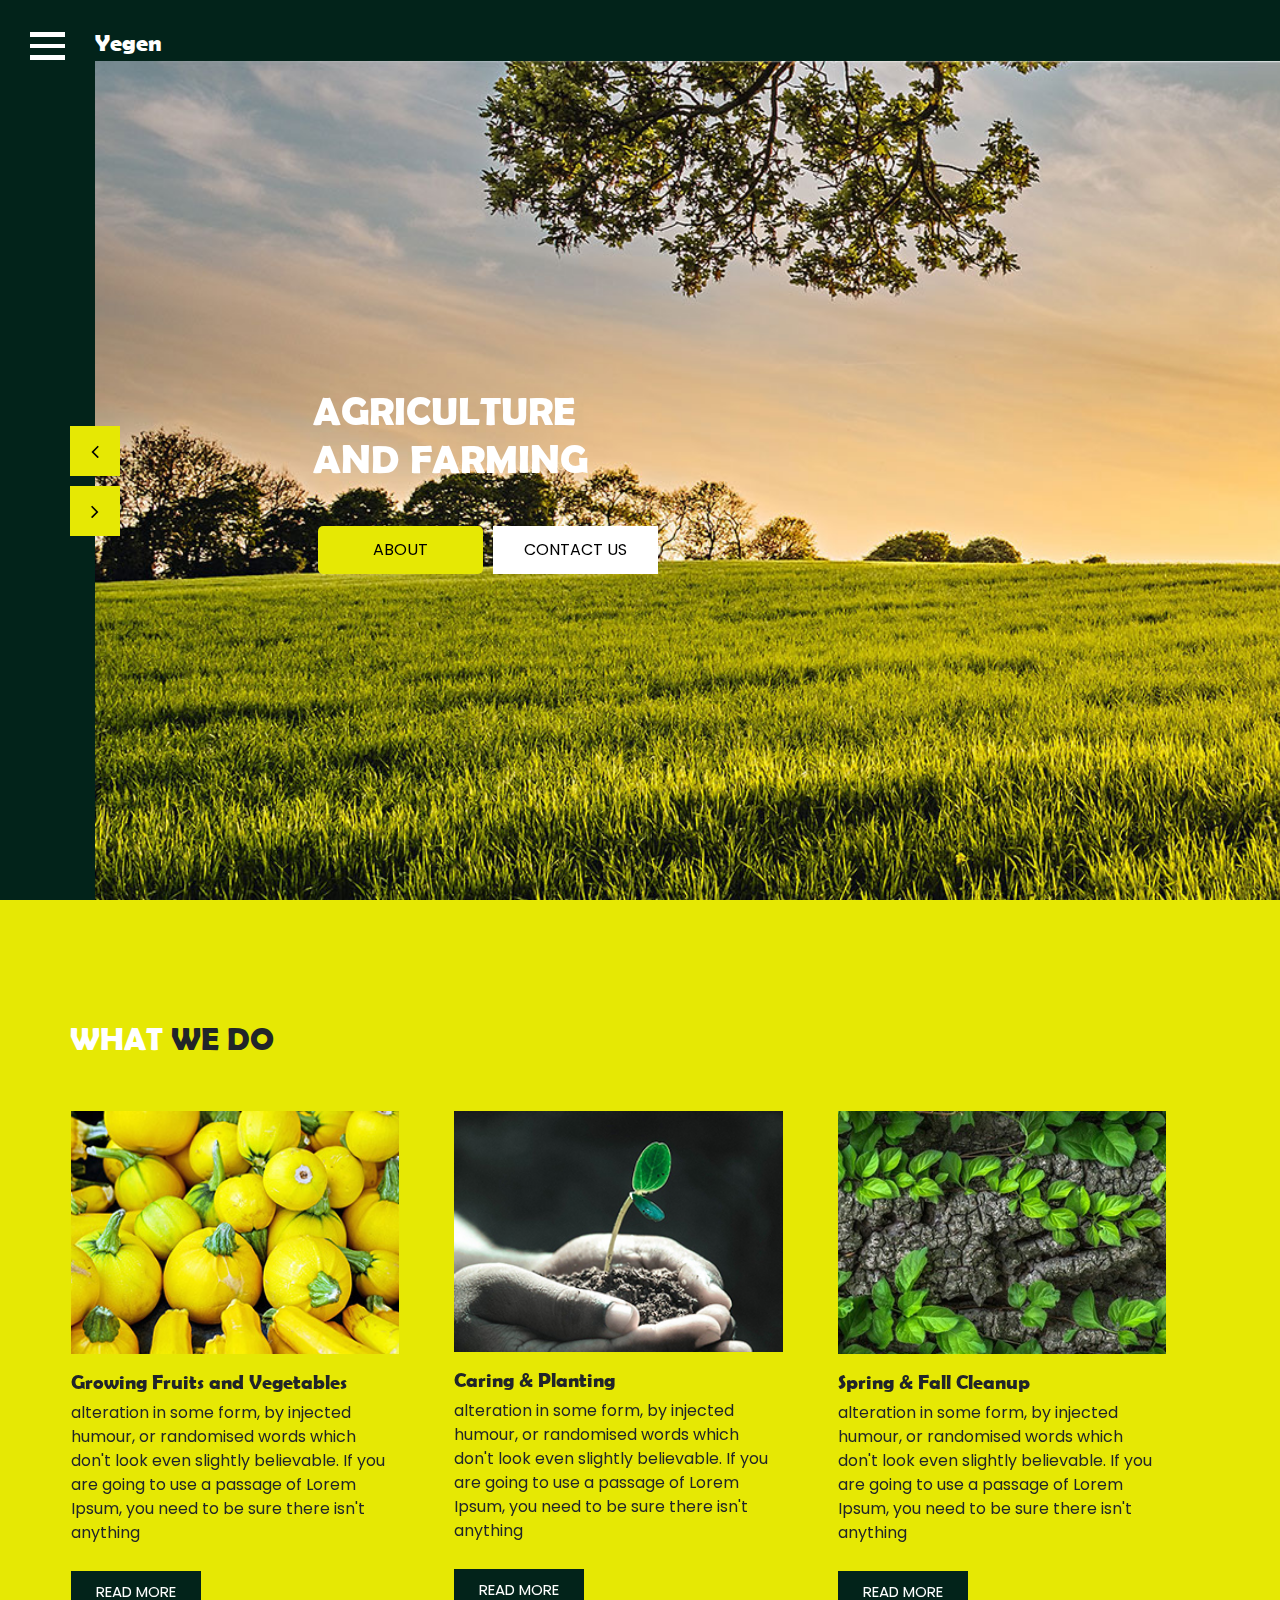
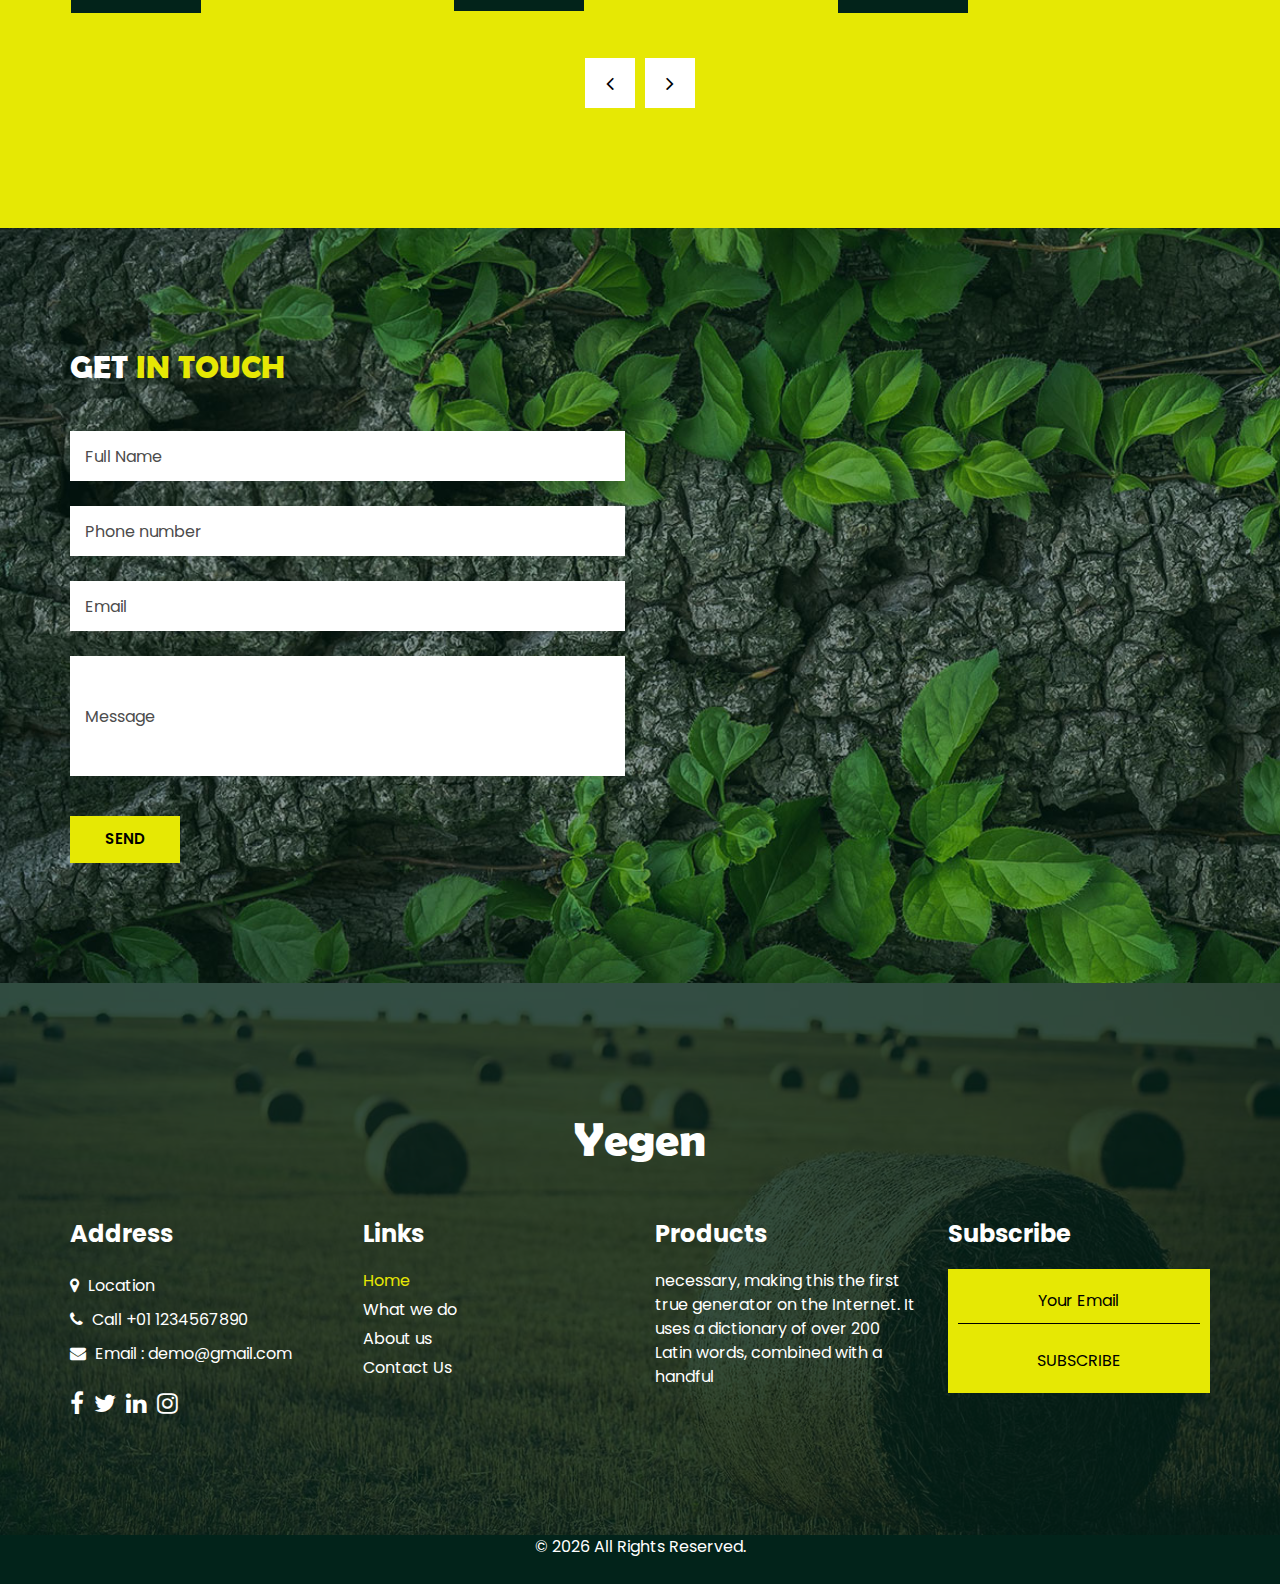
==== index.html @ b0591089 "first commit" ====
<!DOCTYPE html>
<html>

<head>
  <!-- Basic -->
  <meta charset="utf-8" />
  <meta http-equiv="X-UA-Compatible" content="IE=edge" />
  <!-- Mobile Metas -->
  <meta name="viewport" content="width=device-width, initial-scale=1, shrink-to-fit=no" />
  <!-- Site Metas -->
  <meta name="keywords" content="" />
  <meta name="description" content="" />
  <meta name="author" content="" />

  <title>Yegen</title>

  <!-- slider stylesheet -->
  <link rel="stylesheet" type="text/css" href="https://cdnjs.cloudflare.com/ajax/libs/OwlCarousel2/2.3.4/assets/owl.carousel.min.css" />

  <!-- bootstrap core css -->
  <link rel="stylesheet" type="text/css" href="css/bootstrap.css" />
  <!-- fonts awesome style -->
  <link href="css/font-awesome.min.css" rel="stylesheet" />
  <!-- fonts style -->
  <link href="https://fonts.googleapis.com/css?family=Open+Sans:400,,600,700|Poppins:400,500,700&display=swap" rel="stylesheet" />

  <!-- Custom styles for this template -->
  <link href="css/style.css" rel="stylesheet" />
  <!-- responsive style -->
  <link href="css/responsive.css" rel="stylesheet" />
</head>

<body>
  <div class="hero_area">
    <!-- header section strats -->
    <header class="header_section">
      <nav class="navbar navbar-expand-lg custom_nav-container">
        <div class="custom_menu-btn">
          <button onclick="openNav()">
            <span class="s-1"> </span>
            <span class="s-2"> </span>
            <span class="s-3"> </span>
          </button>
        </div>
        <div id="myNav" class="overlay">
          <div class="menu_btn-style ">
            <button onclick="closeNav()">
              <span class="s-1"> </span>
              <span class="s-2"> </span>
              <span class="s-3"> </span>
            </button>
          </div>
          <div class="overlay-content">
            <a class="active" href="index.html">
              Home
            </a>
            <a class="" href="service.html">
              What we do
            </a>
            <a class="" href="about us.html">
              About us
            </a>
            <!-- <a class="" href="testimonial.html">
              Testimonial
            </a> -->
            <!-- <a class="" href="blog.html">
              Blog
            </a> -->
            <a class="" href="contact.html">
              Contact Us
            </a>
          </div>
        </div>
        <a class="navbar-brand" href="index.html">
          <span>
            Yegen
          </span>
        </a>
        <div class="user_option">
          <!-- <form class="form-inline">
            <button class="btn  nav_search-btn" type="submit">
              <i class="fa fa-search" aria-hidden="true"></i>
            </button>
          </form> -->
          <!-- <a href="">
            <i class="fa fa-user" aria-hidden="true"></i>
          </a> -->
        </div>
      </nav>
    </header>
    <!-- end header section -->
    <!-- slider section -->
    <section class="slider_section position-relative">
      <a class="navbar-brand" href="index.html">
        <span>
          Yegen
        </span>
      </a>
      <div class="box">
        <div id="customCarousel1" class="carousel slide" data-ride="carousel">
          <div class="carousel-inner">
            <div class="carousel-item active">
              <div class="row">
                <div class="col-lg-10 ml-auto">
                  <div class="detail-box">
                    <h1>
                      Agriculture <br />
                      And Farming
                    </h1>
                    <div class="btn-box">
                      <a href="about us.html" class="btn-1">
                        About
                      </a>
                      <a href="contact.html" class="btn-2">
                        Contact us
                      </a>
                    </div>
                  </div>
                </div>
              </div>
            </div>
            <div class="carousel-item">
              <div class="row">
                <div class="col-lg-10 ml-auto">
                  <div class="detail-box">
                    <h1>
                      Organic products <br />
                      From the farm
                    </h1>
                    <!-- <div class="btn-box">
                      <a href="" class="btn-1">
                        About
                      </a>
                      <a href="" class="btn-2">
                        Contact us
                      </a>
                    </div> -->
                  </div>
                </div>
              </div>
            </div>
            <div class="carousel-item">
              <div class="row">
                <div class="col-lg-10 ml-auto">
                  <div class="detail-box">
                    <h1>
                      Agriculture <br />
                      And Farming
                    </h1>
                    <div class="btn-box">
                      <a href="" class="btn-1">
                        About
                      </a>
                      <a href="" class="btn-2">
                        Contact us
                      </a>
                    </div>
                  </div>
                </div>
              </div>
            </div>
          </div>
          <div class="carousel_btn-box">
            <a class="carousel-control-prev" href="#customCarousel1" role="button" data-slide="prev">
              <i class="fa fa-angle-left" aria-hidden="true"></i>
              <span class="sr-only">Previous</span>
            </a>
            <a class="carousel-control-next" href="#customCarousel1" role="button" data-slide="next">
              <i class="fa fa-angle-right" aria-hidden="true"></i>
              <span class="sr-only">Next</span>
            </a>
          </div>
        </div>
      </div>
    </section>
    <!-- end slider section -->
  </div>

  <!-- we do section -->

  <section class="wedo_section layout_padding section_pr">
    <div class="container">
      <div class="heading_container">
        <h2><span>What</span> We do</h2>
      </div>
      <div class="carousel-wrap ">
        <div class="owl-carousel wedo_owl_carousel">
          <div class="item">
            <div class="box">
              <div class="img-box">
                <img src="images/wedo-img1.jpg" alt="" />
              </div>
              <div class="detail-box">
                <h5>
                  Growing Fruits and Vegetables
                </h5>
                <p>
                  alteration in some form, by injected humour, or randomised words which don't look even slightly believable. If you are going to use a passage of Lorem Ipsum, you need to be sure there isn't anything
                </p>
                <a href="">
                  Read More
                </a>
              </div>
            </div>
          </div>
          <div class="item">
            <div class="box ">
              <div class="img-box">
                <img src="images/wedo-img2.jpg" alt="" />
              </div>
              <div class="detail-box">
                <h5>
                  Caring & Planting
                </h5>
                <p>
                  alteration in some form, by injected humour, or randomised words which don't look even slightly believable. If you are going to use a passage of Lorem Ipsum, you need to be sure there isn't anything
                </p>
                <a href="">
                  Read More
                </a>
              </div>
            </div>
          </div>
          <div class="item">
            <div class="box ">
              <div class="img-box">
                <img src="images/wedo-img3.jpg" alt="" />
              </div>
              <div class="detail-box">
                <h5>
                  Spring & Fall Cleanup
                </h5>
                <p>
                  alteration in some form, by injected humour, or randomised words which don't look even slightly believable. If you are going to use a passage of Lorem Ipsum, you need to be sure there isn't anything
                </p>
                <a href="">
                  Read More
                </a>
              </div>
            </div>
          </div>
        </div>
      </div>
    </div>
  </section>

  <!-- end we do section -->

  <!-- choose section -->

  <!-- <section class="choose_section layout_padding section_pl ">
    <div class="container py_mobile_45">
      <div class="heading_container heading_center">
        <h2>Why <span>choose us</span></h2>
      </div>
      <div class="row">
        <div class="col-md-4">
          <div class="box ">
            <div class="box_content">
              <div class="img-box">
                <svg height="512" viewBox="0 0 64 64" width="512" xmlns="http://www.w3.org/2000/svg">
                  <g id="Agronomy">
                    <path d="m34.27 38.65a4.334 4.334 0 0 1 -1.27-.51v1.7a10.317 10.317 0 0 1 1.27-1.19z" />
                    <path d="m31 30.51v-1.7a4.334 4.334 0 0 1 -1.27.51 9.605 9.605 0 0 1 1.27 1.19z" />
                    <path d="m33 30.51a9.605 9.605 0 0 1 1.27-1.19 4.334 4.334 0 0 1 -1.27-.51z" />
                    <path d="m31 38.14a4.334 4.334 0 0 1 -1.27.51 10.317 10.317 0 0 1 1.27 1.19z" />
                    <path d="m35 15.83c0-1.92-1.83-3.81-3-4.75-1 .81-3 2.69-3 4.75 0 2.71 1.37 5 3 5s3-2.29 3-5z" />
                    <path d="m28.14 21.27c-1.69-1.18-4.37-.62-5.61-.27.09 1.29.48 4 2.17 5.18a6.717 6.717 0 0 0 3.59 1.3 2.616 2.616 0 0 0 2.22-.89 2.575 2.575 0 0 0 .07-2.38 6.694 6.694 0 0 0 -2.44-2.94z" />
                    <path d="m35.86 21.27a6.694 6.694 0 0 0 -2.44 2.94 2.575 2.575 0 0 0 .07 2.38 2.616 2.616 0 0 0 2.22.89 6.717 6.717 0 0 0 3.59-1.3c1.58-1.1 2.07-3.68 2.18-5.18-1.24-.35-3.93-.91-5.62.27z" />
                    <path d="m24.7 35.52a6.784 6.784 0 0 0 3.59 1.29 2.615 2.615 0 0 0 2.22-.88 2.6 2.6 0 0 0 .07-2.39 6.694 6.694 0 0 0 -2.44-2.94c-1.69-1.18-4.37-.62-5.61-.26.09 1.28.48 3.99 2.17 5.18z" />
                    <path d="m33.49 35.93a2.615 2.615 0 0 0 2.22.88 6.784 6.784 0 0 0 3.59-1.29c1.69-1.19 2.08-3.9 2.17-5.18-1.24-.36-3.92-.92-5.61.26a6.694 6.694 0 0 0 -2.44 2.94 2.6 2.6 0 0 0 .07 2.39z" />
                    <path d="m24.7 44.85a6.619 6.619 0 0 0 3.59 1.29 2.587 2.587 0 0 0 2.22-.88 2.6 2.6 0 0 0 .07-2.39 6.749 6.749 0 0 0 -2.44-2.94c-1.58-1.1-4.17-.68-5.61-.27.09 1.29.48 4.01 2.17 5.19z" />
                    <path d="m35.71 46.14a6.619 6.619 0 0 0 3.59-1.29c1.58-1.11 2.07-3.68 2.18-5.18-1.24-.35-3.93-.92-5.62.26a6.749 6.749 0 0 0 -2.44 2.94 2.173 2.173 0 0 0 2.29 3.27z" />
                    <path d="m6 32a26.025 26.025 0 0 1 25.191-25.979 3 3 0 0 0 2.809 1.979.984.984 0 0 0 .242-.03l8-2a1 1 0 0 0 0-1.94l-8-2a.984.984 0 0 0 -.242-.03 2.994 2.994 0 0 0 -2.822 2.021 27.993 27.993 0 0 0 -16.778 49.756l1.258-1.554a25.912 25.912 0 0 1 -9.658-20.223z" />
                    <path d="m19.481 54.792c-.653-.359-1.3-.753-1.924-1.171a1 1 0 1 0 -1.114 1.662c.673.45 1.371.875 2.076 1.262a.989.989 0 0 0 .48.123 1 1 0 0 0 .482-1.876z" />
                    <path d="m49.631 10.244-1.262 1.556a26 26 0 0 1 -15.56 46.183 3 3 0 0 0 -2.809-1.983.984.984 0 0 0 -.242.03l-8 2a1 1 0 0 0 0 1.94l8 2a.984.984 0 0 0 .242.03 2.994 2.994 0 0 0 2.822-2.021 28 28 0 0 0 16.809-49.735z" />
                    <path d="m44.519 9.208c.653.359 1.3.753 1.924 1.171a1 1 0 0 0 1.114-1.662c-.673-.45-1.371-.875-2.076-1.262a1 1 0 0 0 -.962 1.753z" />
                    <path d="m31 47h2v7h-2z" />
                  </g>
                </svg>
              </div>
              <div class="detail-box">
                <h5>
                  Excellent Service
                </h5>
                <p>
                  Necessary, making this the first true generator on the Internet. It uses a dictionary of over 200 Latin words, combined with a handful
                </p>
              </div>
            </div>
            <div class="btn-box">
              <a href="">
                Read More
              </a>
            </div>
          </div>
        </div>
        <div class="col-md-4">
          <div class="box ">
            <div class="box_content">
              <div class="img-box">
                <svg id="Layer_3" enable-background="new 0 0 64 64" height="512" viewBox="0 0 64 64" width="512" xmlns="http://www.w3.org/2000/svg">
                  <path d="m60.351 61-2.699-2.159c-2.021-1.617-4.273-2.901-6.652-3.864v-2.057c3.387-.488 6-3.401 6-6.92v-10c0-.553-.448-1-1-1-1.958 0-3.728.81-5 2.111v-4.19c3.387-.488 6-3.401 6-6.92v-6c0-.552-.448-1-1-1-1.958 0-3.728.81-5 2.11v-4.19c3.387-.488 6-3.401 6-6.92v-2.001c0-.552-.448-1-1-1-2.548 0-4.775 1.373-6 3.413-1.225-2.04-3.452-3.413-6-3.413-.552 0-1 .448-1 1v2c0 3.519 2.613 6.432 6 6.92v4.19c-1.272-1.3-3.042-2.11-5-2.11-.552 0-1 .448-1 1v6c0 3.519 2.613 6.432 6 6.92v4.19c-1.272-1.3-3.042-2.11-5-2.11-.552 0-1 .447-1 1v10c0 3.519 2.613 6.432 6 6.92v1.338c-2.578-.813-5.274-1.258-8-1.258-1.5 0-3.008.135-4.49.388-1.157-.2-2.331-.301-3.51-.346v-6.122c3.387-.488 6-3.401 6-6.92v-10c0-.552-.448-1-1-1-1.958 0-3.728.81-5 2.11v-4.19c3.387-.488 6-3.401 6-6.92v-6c0-.552-.448-1-1-1-1.958 0-3.728.81-5 2.11v-4.19c3.387-.488 6-3.401 6-6.92v-2c0-.552-.448-1-1-1-2.548 0-4.775 1.373-6 3.413-1.225-2.04-3.452-3.413-6-3.413-.552 0-1 .448-1 1v2c0 3.519 2.613 6.432 6 6.92v4.19c-1.272-1.3-3.042-2.11-5-2.11-.552 0-1 .448-1 1v6c0 3.519 2.613 6.432 6 6.92v4.19c-1.272-1.3-3.042-2.11-5-2.11-.552 0-1 .448-1 1v10c0 3.519 2.613 6.432 6 6.92v6.123c-1.179.045-2.353.146-3.51.346-1.482-.254-2.99-.389-4.49-.389-2.726 0-5.422.445-8 1.258v-1.338c3.387-.488 6-3.401 6-6.92v-10c0-.553-.448-1-1-1-1.958 0-3.728.81-5 2.111v-4.19c3.387-.488 6-3.401 6-6.92v-6c0-.552-.448-1-1-1-1.958 0-3.728.81-5 2.11v-4.19c3.387-.488 6-3.401 6-6.92v-2.001c0-.552-.448-1-1-1-2.548 0-4.775 1.373-6 3.413-1.225-2.04-3.452-3.413-6-3.413-.552 0-1 .448-1 1v2c0 3.519 2.613 6.432 6 6.92v4.19c-1.272-1.3-3.042-2.11-5-2.11-.552 0-1 .448-1 1v6c0 3.519 2.613 6.432 6 6.92v4.19c-1.272-1.3-3.042-2.11-5-2.11-.552 0-1 .447-1 1v10c0 3.519 2.613 6.432 6 6.92v2.057c-2.379.963-4.631 2.247-6.652 3.864l-2.699 2.159h-2.649v2h62v-2zm-5.351-23.899v8.899c0 2.415-1.721 4.435-4 4.899v-8.899c0-2.415 1.721-4.435 4-4.899zm0-16v4.899c0 2.415-1.721 4.435-4 4.899v-4.899c0-2.415 1.721-4.435 4-4.899zm0-12v.899c0 2.415-1.721 4.435-4 4.899v-.899c0-2.415 1.721-4.435 4-4.899zm-10 .899v-.899c2.279.464 4 2.485 4 4.899v.899c-2.279-.464-4-2.484-4-4.899zm0 16v-4.899c2.279.464 4 2.485 4 4.899v4.899c-2.279-.464-4-2.484-4-4.899zm0 20v-8.899c2.279.465 4 2.484 4 4.899v8.899c-2.279-.464-4-2.484-4-4.899zm-26-8.899v8.899c0 2.415-1.721 4.435-4 4.899v-8.899c0-2.415 1.721-4.435 4-4.899zm0-16v4.899c0 2.415-1.721 4.435-4 4.899v-4.899c0-2.415 1.721-4.435 4-4.899zm0-12v.899c0 2.415-1.721 4.435-4 4.899v-.899c0-2.415 1.721-4.435 4-4.899zm-10 .899v-.899c2.279.464 4 2.485 4 4.899v.899c-2.279-.464-4-2.484-4-4.899zm0 16v-4.899c2.279.464 4 2.485 4 4.899v4.899c-2.279-.464-4-2.484-4-4.899zm0 20v-8.899c2.279.465 4 2.484 4 4.899v8.899c-2.279-.464-4-2.484-4-4.899zm47.403 14.403.746.597h-5.798l-2.699-2.159c-1.97-1.576-4.159-2.836-6.471-3.792 5.144.264 10.181 2.121 14.222 5.354zm-24.403-5.403c5.578 0 11.048 1.919 15.403 5.403l.746.597h-32.298l.746-.597c4.355-3.484 9.825-5.403 15.403-5.403zm5-23.899v8.899c0 2.415-1.721 4.435-4 4.899v-8.899c0-2.415 1.721-4.435 4-4.899zm0-16v4.899c0 2.415-1.721 4.435-4 4.899v-4.899c0-2.415 1.721-4.435 4-4.899zm0-12v.899c0 2.415-1.721 4.435-4 4.899v-.899c0-2.415 1.721-4.435 4-4.899zm-10 .899v-.899c2.279.464 4 2.484 4 4.899v.899c-2.279-.464-4-2.484-4-4.899zm0 16v-4.899c2.279.464 4 2.485 4 4.899v4.899c-2.279-.464-4-2.484-4-4.899zm0 20v-8.899c2.279.464 4 2.484 4 4.899v8.899c-2.279-.464-4-2.484-4-4.899zm-19.403 20.403c4.041-3.233 9.078-5.09 14.222-5.354-2.312.955-4.501 2.215-6.471 3.791l-2.699 2.16h-5.798z" />
                </svg>
              </div>
              <div class="detail-box">
                <h5>
                  Clean Working
                </h5>
                <p>
                  Necessary, making this the first true generator on the Internet. It uses a dictionary of over 200 Latin words, combined with a handful
                </p>
              </div>
            </div>
            <div class="btn-box">
              <a href="">
                Read More
              </a>
            </div>
          </div>
        </div>
        <div class="col-md-4">
          <div class="box ">
            <div class="box_content">
              <div class="img-box">
                <svg version="1.1" id="Capa_1" xmlns="http://www.w3.org/2000/svg" xmlns:xlink="http://www.w3.org/1999/xlink" x="0px" y="0px" viewBox="0 0 512 512" style="enable-background:new 0 0 512 512;" xml:space="preserve">
                  <g>
                    <g>
                      <path d="M508.88,219.58c-0.416-2.278-1.609-4.342-3.378-5.838c-16.56-14.009-19.356-29.456-21.603-41.867l-0.294-1.617
                   c-0.776-4.236-4.178-7.5-8.442-8.1c-1.472-0.207-3.03-0.313-4.631-0.313c-9.517,0-22.925,4.01-31.426,12.967
                   c-1.45,1.529-2.381,3.477-2.659,5.566c-0.715,5.374-1.083,10.292-1.407,14.631c-1.225,16.351-2.308,18.085-7.289,19.661
                   c-3.122,0.988-5.562,3.441-6.533,6.567c-4.691,15.102-10.916,29.554-18.45,43.189c-3.721-7.104-7.833-13.494-11.66-19.44
                   c-9.36-14.542-16.754-26.03-14.228-40.267c8.186-46.144,4.031-80.904-12.353-103.316c-9.124-12.481-22.122-20.99-37.918-24.965
                   c3.144-24.532,20.192-35.654,29.629-38.183c5.335-1.429,8.501-6.913,7.071-12.248c-1.43-5.334-6.914-8.503-12.247-7.071
                   c-19.485,5.221-40.298,24.388-44.273,55.002c-15.96-0.045-30.455,4.829-42.383,14.359c-21.796,17.415-34.965,49.777-39.142,96.185
                   c-1.257,13.965-10.291,22.113-22.796,33.388c-10.207,9.204-21.577,19.48-30.685,35.015c-11.345-4.62-23.515-7.617-36.223-8.702
                   c3.602-23.552,20.167-34.306,29.421-36.785c5.335-1.429,8.501-6.913,7.071-12.247c-1.43-5.335-6.914-8.503-12.247-7.071
                   c-5.025,1.346-10.136,3.631-15.027,6.789c-2.275-11.229-7.779-21.761-16.113-30.094c-11.166-11.166-26.013-17.315-41.805-17.315
                   c-5.169,0-10.317,0.675-15.302,2.005c-3.457,0.923-6.158,3.624-7.081,7.081c-5.433,20.346,0.433,42.228,15.309,57.107
                   c10.351,10.351,23.87,16.381,38.37,17.208c-1.264,4.138-2.204,8.542-2.75,13.212C50.957,248.915,0,302.899,0,368.563
                   c0,68.839,56.005,124.844,124.843,124.844c25.584,0,49.954-7.604,70.817-22.028c3.286,1.442,6.583,2.83,9.895,4.136
                   c30.096,11.871,60.512,17.891,90.401,17.891c48.076,0,92.696-15.708,129.036-45.427c37.983-31.063,65.977-77.026,80.953-132.92
                   C510.832,296.829,515.143,253.875,508.88,219.58z M215.863,232.724c13.451-12.13,27.36-24.673,29.321-46.448
                   c3.669-40.765,14.336-68.473,31.707-82.352c10.312-8.239,23.058-11.416,37.888-9.434c14.646,1.955,25.952,8.252,33.603,18.718
                   c13.04,17.838,16.003,47.452,8.805,88.018c-3.897,21.961,6.779,38.546,17.103,54.586c5.786,8.989,11.742,18.258,15.792,29.046
                   c-33.703,48.67-84.844,84.163-141.117,97.16c0.48-4.462,0.724-8.957,0.724-13.455c0-45.109-24.051-84.706-60.001-106.647
                   C197.17,249.602,206.644,241.038,215.863,232.724z M93.926,199.51c-8.401-8.402-12.459-20.183-11.233-31.831
                   c1.382-0.146,2.771-0.221,4.165-0.221c10.449,0,20.274,4.069,27.662,11.457c8.402,8.402,12.461,20.184,11.234,31.831
                   c-1.381,0.146-2.771,0.22-4.162,0.22h-0.002C111.138,210.967,101.314,206.898,93.926,199.51z M124.843,473.407
                   c-57.811,0-104.843-47.032-104.843-104.844s47.032-104.844,104.843-104.844c57.812,0,104.845,47.032,104.845,104.844
                   c0,5.764-0.471,11.518-1.402,17.179c-6.433,0.83-12.91,1.357-19.417,1.579c1.37-6.133,2.086-12.4,2.086-18.758
                   c0-11.262-2.167-22.256-6.44-32.675c-2.095-5.108-7.934-7.554-13.047-5.457c-5.109,2.096-7.553,7.937-5.457,13.047
                   c3.281,7.999,4.944,16.438,4.944,25.085c0,6.288-0.891,12.465-2.633,18.446c-14.312-0.921-28.645-3.286-42.767-7.07
                   c-2.876-0.771-5.948-0.219-8.377,1.505c-8.888,6.31-17.846,14.247-23.158,29.465c-1.369,3.922-0.171,8.282,3.01,10.954
                   c18.37,15.431,37.563,28.512,57.333,39.131C159.23,469.145,142.38,473.407,124.843,473.407z M486.627,309.884
                   c-27.437,102.393-98.715,163.523-190.67,163.523c-53.682,0-110.347-22.009-160.292-62.119c2.647-4.752,5.92-8.023,9.437-10.815
                   c18.778,4.633,37.874,6.979,56.837,6.979c53.669,0,105.418-18.289,149.652-52.89c22.489-17.591,41.98-38.788,57.593-62.292
                   c0.186-0.252,0.361-0.512,0.522-0.78c12.325-18.699,22.197-38.846,29.159-59.796c14.015-7.052,15.084-21.336,16.121-35.192
                   c0.237-3.167,0.48-6.415,0.851-9.842c2.66-1.926,6.185-3.451,9.719-4.235c2.665,12.715,7.847,29.036,24.222,44.107
                   C494.411,255.994,491.047,293.387,486.627,309.884z" />
                    </g>
                  </g>
                  <g>
                    <g>
                      <path d="M322.502,115.069c-5.09-2.132-10.953,0.263-13.089,5.356s0.261,10.953,5.355,13.089
                   c7.275,3.05,11.292,25.001,4.894,61.054c-0.965,5.438,2.661,10.629,8.1,11.594c0.591,0.105,1.179,0.156,1.759,0.156
                   c4.757,0,8.975-3.408,9.835-8.254C345.078,165.824,346.798,125.255,322.502,115.069z" />
                    </g>
                  </g>
                  <g>
                    <g>
                      <path d="M388.602,401.291c-3.313-4.419-9.592-5.306-14.01-1.991c-0.004,0.002-0.047,0.034-0.05,0.036
                   c-4.454,3.261-5.403,9.501-2.146,13.957c1.955,2.674,4.997,4.089,8.08,4.089c2.054,0,4.127-0.628,5.909-1.93l0.229-0.169
                   C391.032,411.969,391.916,405.71,388.602,401.291z" />
                    </g>
                  </g>
                  <g>
                    <g>
                      <path d="M365.653,417.462c-2.517-4.916-8.541-6.863-13.458-4.348c-34.227,17.508-63.104,16.815-63.53,16.796
                   c-5.497-0.191-10.141,4.093-10.357,9.603c-0.216,5.518,4.082,10.167,9.601,10.383c0.153,0.006,0.691,0.024,1.584,0.024
                   c7.147,0,36.934-1.161,71.81-19.002C366.22,428.405,368.167,422.379,365.653,417.462z" />
                    </g>
                  </g>
                  <g>
                    <g>
                      <path d="M186.042,307.983l-0.329-0.33c-3.915-3.893-10.246-3.878-14.142,0.038c-3.895,3.916-3.878,10.248,0.038,14.143
                   l0.215,0.215c1.956,1.978,4.532,2.967,7.109,2.967c2.541,0,5.084-0.963,7.033-2.891
                   C189.892,318.242,189.926,311.909,186.042,307.983z" />
                    </g>
                  </g>
                  <g></g>
                  <g></g>
                  <g></g>
                  <g></g>
                  <g></g>
                  <g></g>
                  <g></g>
                  <g></g>
                  <g></g>
                  <g></g>
                  <g></g>
                  <g></g>
                  <g></g>
                  <g></g>
                  <g></g>
                </svg>
              </div>
              <div class="detail-box">
                <h5>
                  Expert Farmer
                </h5>
                <p>
                  Necessary, making this the first true generator on the Internet. It uses a dictionary of over 200 Latin words, combined with a handful
                </p>
              </div>
            </div>
            <div class="btn-box">
              <a href="">
                Read More
              </a>
            </div>
          </div>
        </div>
      </div>
    </div>
  </section> -->

  <!-- end choose section -->

  <!-- blog section -->

  <!-- <section class="blog_section layout_padding section_pr">
    <div class="container">
      <div class="heading_container">
        <h2><span> Our </span>Blog</h2>
      </div>
      <div id="customCarousel2" class="carousel slide" data-ride="carousel">
        <div class="carousel-inner">
          <div class="carousel-item active">
            <div class="row">
              <div class="col-md-7">
                <div class="blog_content">
                  <div class="blog_social">
                    <a href="">
                      <i class="fa fa-heart" aria-hidden="true"></i>
                      <span>
                        Like
                      </span>
                    </a>
                    <a href="">
                      <i class="fa fa-comment" aria-hidden="true"></i>
                      <span>
                        Comment
                      </span>
                    </a>
                    <a href="">
                      <i class="fa fa-share-alt" aria-hidden="true"></i>
                      <span>
                        Share
                      </span>
                    </a>
                  </div>
                  <div class="img-box">
                    <img src="images/blog-img.jpg" alt="" />
                  </div>
                </div>
              </div>
              <div class="col-md-5">
                <div class="blog_detail">
                  <h2>
                    The Internet Tend To Repeat
                  </h2>
                  <p>
                    embarrassing hidden in the middle of text. All the Lorem Ipsum generators on the Internet tend to repeat predefined chunks as necessaryembarrassing hidden in the middle of text. All the Lorem Ipsum generators on the Internet tend to repeat predefined chunks as necessary
                  </p>
                  <a href="">
                    Read More
                  </a>
                </div>
              </div>
            </div>
          </div>
          <div class="carousel-item">
            <div class="row">
              <div class="col-md-7">
                <div class="blog_content">
                  <div class="blog_social">
                    <a href="">
                      <i class="fa fa-heart" aria-hidden="true"></i>
                      <span>
                        Like
                      </span>
                    </a>
                    <a href="">
                      <i class="fa fa-comment" aria-hidden="true"></i>
                      <span>
                        Comment
                      </span>
                    </a>
                    <a href="">
                      <i class="fa fa-share-alt" aria-hidden="true"></i>
                      <span>
                        Share
                      </span>
                    </a>
                  </div>
                  <div class="img-box">
                    <img src="images/blog-img.jpg" alt="" />
                  </div>
                </div>
              </div>
              <div class="col-md-5">
                <div class="blog_detail">
                  <h2>
                    The Internet Tend To Repeat
                  </h2>
                  <p>
                    embarrassing hidden in the middle of text. All the Lorem Ipsum generators on the Internet tend to repeat predefined chunks as necessaryembarrassing hidden in the middle of text. All the Lorem Ipsum generators on the Internet tend to repeat predefined chunks as necessary
                  </p>
                  <a href="">
                    Read More
                  </a>
                </div>
              </div>
            </div>
          </div>
          <div class="carousel-item">
            <div class="row">
              <div class="col-md-7">
                <div class="blog_content">
                  <div class="blog_social">
                    <a href="">
                      <i class="fa fa-heart" aria-hidden="true"></i>
                      <span>
                        Like
                      </span>
                    </a>
                    <a href="">
                      <i class="fa fa-comment" aria-hidden="true"></i>
                      <span>
                        Comment
                      </span>
                    </a>
                    <a href="">
                      <i class="fa fa-share-alt" aria-hidden="true"></i>
                      <span>
                        Share
                      </span>
                    </a>
                  </div>
                  <div class="img-box">
                    <img src="images/blog-img.jpg" alt="" />
                  </div>
                </div>
              </div>
              <div class="col-md-5">
                <div class="blog_detail">
                  <h2>
                    The Internet Tend To Repeat
                  </h2>
                  <p>
                    embarrassing hidden in the middle of text. All the Lorem Ipsum generators on the Internet tend to repeat predefined chunks as necessaryembarrassing hidden in the middle of text. All the Lorem Ipsum generators on the Internet tend to repeat predefined chunks as necessary
                  </p>
                  <a href="">
                    Read More
                  </a>
                </div>
              </div>
            </div>
          </div>
        </div>
        <div class="carousel_btn-box">
          <a class="carousel-control-prev" href="#customCarousel2" role="button" data-slide="prev">
            <i class="fa fa-angle-left" aria-hidden="true"></i>
            <span class="sr-only">Previous</span>
          </a>
          <a class="carousel-control-next" href="#customCarousel2" role="button" data-slide="next">
            <i class="fa fa-angle-right" aria-hidden="true"></i>
            <span class="sr-only">Next</span>
          </a>
        </div>
      </div>
    </div>
  </section> -->

  <!-- end blog section -->

  <!-- contact section -->

  <section class="contact_section layout_padding section_pl ">
    <div class="container py_mobile_45">
      <div class="heading_container">
        <h2>Get <span>In Touch</span></h2>
      </div>
      <div class="row">
        <div class="col-md-6">
          <div class="form_container">
            <form action="">
              <div>
                <input type="text" placeholder="Full Name " />
              </div>
              <div>
                <input type="text" placeholder="Phone number" />
              </div>
              <div>
                <input type="email" placeholder="Email" />
              </div>
              <div>
                <input type="text" class="message-box" placeholder="Message" />
              </div>
              <div class="d-flex ">
                <button>
                  SEND
                </button>
              </div>
            </form>
          </div>
        </div>
        <div class="col-md-6">
          <div class="map_container">
            <div class="map">
              <div id="googleMap"></div>
            </div>
          </div>
        </div>
      </div>
    </div>
  </section>

  <!-- end contact section -->

  <!-- client section -->

  <!-- <section class="client_section layout_padding section_pr">
    <div class="container">
      <div class="heading_container">
        <h2>
          Testimonial
        </h2>
      </div>
      <div class="carousel-wrap ">
        <div class="owl-carousel client_owl_carousel">
          <div class="item">
            <div class="box">
              <div class="img-box">
                <img src="images/client-img1.jpg" alt="" />
              </div>
              <div class="detail-box">
                <h5>
                  Steven White
                </h5>
                <h6>
                  Look even
                </h6>
                <p>
                  words which don't look even slightly believable. If you are going to use a passage of Lorem Ipsum, you need to be sure there isn't anything embarrassing hidden in the middle of text. All the Lorem Ipsumwords which don't look even slightly believable. If you are going to use a passage of Lorem Ipsum, you need to be sure there isn't anything embarrassing hidden in the middle of text. All the Lorem Ipsum
                </p>
              </div>
            </div>
          </div>
          <div class="item">
            <div class="box">
              <div class="img-box">
                <img src="images/client-img2.jpg" alt="" />
              </div>
              <div class="detail-box">
                <h5>
                  Hanna Jonas
                </h5>
                <h6>
                  Look even
                </h6>
                <p>
                  words which don't look even slightly believable. If you are going to use a passage of Lorem Ipsum, you need to be sure there isn't anything embarrassing hidden in the middle of text. All the Lorem Ipsumwords which don't look even slightly believable. If you are going to use a passage of Lorem Ipsum, you need to be sure there isn't anything embarrassing hidden in the middle of text. All the Lorem Ipsum
                </p>
              </div>
            </div>
          </div>
        </div>
      </div>
    </div>
  </section> -->

  <!-- end client section -->

  <!-- info section -->

  <section class="info_section layout_padding section_pl">
    <div class="container">
      <div class="info_logo">
        <a href="">
          Yegen
        </a>
      </div>
      <div class="row">
        <div class="col-md-3">
          <div class="info_contact">
            <h4>
              Address
            </h4>
            <div class="contact_link_box">
              <a href="">
                <i class="fa fa-map-marker" aria-hidden="true"></i>
                <span>
                  Location
                </span>
              </a>
              <a href="">
                <i class="fa fa-phone" aria-hidden="true"></i>
                <span>
                  Call +01 1234567890
                </span>
              </a>
              <a href="">
                <i class="fa fa-envelope" aria-hidden="true"></i>
                <span>
                  Email : demo@gmail.com
                </span>
              </a>
            </div>
          </div>
          <div class="info_social">
            <a href="">
              <i class="fa fa-facebook" aria-hidden="true"></i>
            </a>
            <a href="">
              <i class="fa fa-twitter" aria-hidden="true"></i>
            </a>
            <a href="">
              <i class="fa fa-linkedin" aria-hidden="true"></i>
            </a>
            <a href="">
              <i class="fa fa-instagram" aria-hidden="true"></i>
            </a>
          </div>
        </div>
        <div class="col-md-3">
          <div class="info_link_box">
            <h4>
              Links
            </h4>
            <div class="info_links">
              <a class="active" href="index.html">
                Home
              </a>
              <a class="" href="service.html">
                What we do
              </a>
              <a class="" href="about us.html">
                About us
              </a>
              <!-- <a class="" href="testimonial.html">
                Testimonial
              </a> -->
              <!-- <a class="" href="blog.html">
                Blog
              </a> -->
              <a class="" href="contact.html">
                Contact Us
              </a>
            </div>
          </div>
        </div>
        <div class="col-md-3">
          <div class="info_detail">
            <h4>
              Products
            </h4>
            <p>
              necessary, making this the first true generator on the Internet. It uses a dictionary of over 200 Latin words, combined with a handful
            </p>
          </div>
        </div>
        <div class="col-md-3">
          <h4>
            Subscribe
          </h4>
          <form action="">
            <input type="text" placeholder="Your Email" />
            <button type="submit">
              Subscribe
            </button>
          </form>
        </div>
      </div>
    </div>
  </section>

  <!-- end info section -->

  <!-- footer section -->
  <footer class="footer_section">
    <div class="container">
      <p>
        &copy; <span id="displayYear"></span> All Rights Reserved.
        <!-- <a href="https://html.design/">Free Html Templates</a> -->
      </p>
    </div>
  </footer>
  <!-- footer section -->

  <script src="js/jquery-3.4.1.min.js"></script>
  <script src="js/bootstrap.js"></script>
  <script src="https://cdnjs.cloudflare.com/ajax/libs/OwlCarousel2/2.3.4/owl.carousel.min.js"></script>
  <script src="js/custom.js"></script>
  <!-- Google Map -->
  <!-- <script src="https://maps.googleapis.com/maps/api/js?key=AIzaSyCh39n5U-4IoWpsVGUHWdqB6puEkhRLdmI&callback=myMap"></script> -->
  <!-- End Google Map -->

</body>

</html>
---- css/style.css ----
@font-face {
  font-family: BerlinSansFBDemi;
  src: url(../fonts/Berlin_Sans/BerlinSansFBDemiBold.ttf);
  font-weight: bold;
}

body {
  font-family: "Poppins", sans-serif;
  overflow-x: hidden;
  background-color: #02231a;
}

h1,
h2,
h3,
h4,
h5 {
  font-family: "BerlinSansFBDemi", "Poppins", sans-serif;
  font-weight: bold;
}

.layout_margin {
  margin-top: 90px;
  margin-bottom: 90px;
}

.layout_padding {
  padding-top: 120px;
  padding-bottom: 120px;
}

.layout_padding2 {
  padding-top: 75px;
  padding-bottom: 75px;
}

.layout_padding2-top {
  padding-top: 75px;
}

.layout_padding2-bottom {
  padding-bottom: 75px;
}

.layout_padding-top {
  padding-top: 120px;
}

.layout_padding-bottom {
  padding-bottom: 120px;
}

.heading_container {
  display: -webkit-box;
  display: -ms-flexbox;
  display: flex;
  -webkit-box-orient: vertical;
  -webkit-box-direction: normal;
      -ms-flex-direction: column;
          flex-direction: column;
}

.heading_container h2 {
  font-weight: bold;
  text-transform: uppercase;
}

.heading_container.heading_center {
  -webkit-box-align: center;
      -ms-flex-align: center;
          align-items: center;
  text-align: center;
}

/*header section*/
.hero_area {
  position: relative;
  display: -webkit-box;
  display: -ms-flexbox;
  display: flex;
  height: 100vh;
}

.sub_page .hero_area {
  height: auto;
}

.sub_page .header_section {
  padding: 0 25px;
  width: 100%;
}

.sub_page .navbar-brand {
  margin-top: 0;
}

.sub_page .slider_section .navbar-brand {
  display: none;
}

.sub_page .header_section .navbar-brand {
  display: -webkit-box;
  display: -ms-flexbox;
  display: flex;
}

.sub_page .slider_section .box::before {
  width: calc(100% - 25px);
}

.sub_page .custom_nav-container {
  -webkit-box-orient: horizontal;
  -webkit-box-direction: normal;
      -ms-flex-direction: row;
          flex-direction: row;
  -webkit-box-pack: justify;
      -ms-flex-pack: justify;
          justify-content: space-between;
}

.sub_page .user_option {
  -webkit-box-orient: horizontal;
  -webkit-box-direction: normal;
      -ms-flex-direction: row;
          flex-direction: row;
}

.sub_page .user_option .nav_search-btn {
  margin: 0;
  margin-right: 15px;
}

.sub_page .custom_menu-btn button {
  margin: 15px 0;
}

.sub_page .menu_btn-style {
  position: fixed;
  left: 22px;
  top: 4px;
}

.header_section {
  background-color: #02231a;
  padding: 0 30px;
}

.header_section .nav_container {
  margin: 0 auto;
}

.header_section .navbar-brand {
  display: none;
}

.navbar-brand {
  display: -webkit-box;
  display: -ms-flexbox;
  display: flex;
  margin: 0;
  padding: 0;
  margin-top: 25px;
  font-family: "BerlinSansFBDemi", "Poppins", sans-serif;
  font-weight: bold;
}

.navbar-brand span {
  color: #ffffff;
  font-size: 24px;
}

.custom_nav-container {
  display: -webkit-box;
  display: -ms-flexbox;
  display: flex;
  -webkit-box-orient: vertical;
  -webkit-box-direction: normal;
      -ms-flex-direction: column;
          flex-direction: column;
  -webkit-box-pack: start;
      -ms-flex-pack: start;
          justify-content: flex-start;
  z-index: 99999;
  padding: 0;
  height: 100%;
}

.custom_nav-container .name_style {
  -webkit-box-flex: 1;
      -ms-flex: 1;
          flex: 1;
  display: -webkit-box;
  display: -ms-flexbox;
  display: flex;
  -webkit-box-align: center;
      -ms-flex-align: center;
          align-items: center;
}

.custom_nav-container .name_style h6 {
  color: #e6e804;
  -webkit-writing-mode: vertical-rl;
      -ms-writing-mode: tb-rl;
          writing-mode: vertical-rl;
  text-orientation: upright;
  text-transform: uppercase;
  letter-spacing: -7px;
  margin: 0;
}

.custom_nav-container.navbar-expand-lg .navbar-nav .nav-link {
  padding: 0px 25px;
  color: #fefeff;
  text-align: center;
  font-family: "Roboto", sans-serif;
}

.custom_menu-btn button {
  margin-top: 25px;
  padding: 0;
  outline: none;
  border: none;
  background-color: transparent;
}

.custom_menu-btn span {
  display: block;
  width: 35px;
  height: 4.5px;
  background-color: #ffffff;
  margin: 7px 0;
  -webkit-transition: all 0.3s;
  transition: all 0.3s;
}

.menu_btn-style {
  position: fixed;
  left: 27.5px;
  top: 12.5px;
}

.menu_btn-style button {
  margin-top: 12px;
  outline: none;
  border: none;
  background-color: transparent;
}

.menu_btn-style span {
  display: block;
  width: 35px;
  height: 4.5px;
  background-color: #ffffff;
  margin: 7px 0;
  -webkit-transition: all 0.3s;
  transition: all 0.3s;
}

.menu_btn-style button {
  -webkit-transform: translateX(6px);
          transform: translateX(6px);
}

.menu_btn-style button .s-1 {
  -webkit-transform: rotate(45deg) translateY(16px);
          transform: rotate(45deg) translateY(16px);
}

.menu_btn-style button .s-2 {
  -webkit-transform: translateX(-100px);
          transform: translateX(-100px);
}

.menu_btn-style button .s-3 {
  -webkit-transform: rotate(-45deg) translateY(-16px);
          transform: rotate(-45deg) translateY(-16px);
}

.overlay {
  height: 100%;
  width: 0;
  position: fixed;
  z-index: 1;
  top: 0;
  left: 0;
  background-color: rgba(1, 11, 8, 0.95);
  overflow-x: hidden;
  -webkit-transition: 0.5s;
  transition: 0.5s;
}

.overlay .closebtn {
  position: absolute;
  top: 0;
  right: 30px;
}

.overlay a {
  display: inline-block;
  padding: 10px 15px;
  text-decoration: none;
  font-size: 18px;
  text-transform: uppercase;
  color: #ffffff;
  margin: 10px 0;
  display: block;
  -webkit-transition: 0.3s;
  transition: 0.3s;
  border: 1.5px solid #ffffff;
  border-radius: 5px;
  width: 190px;
}

.overlay a:hover, .overlay a.active {
  border-color: transparent;
  background-color: #ffffff;
  color: #000000;
}

.menu_btn-style {
  display: none;
}

.overlay-content {
  position: relative;
  top: 20%;
  width: 100%;
  text-align: center;
  margin-top: 30px;
  display: -webkit-box;
  display: -ms-flexbox;
  display: flex;
  -webkit-box-orient: vertical;
  -webkit-box-direction: normal;
      -ms-flex-direction: column;
          flex-direction: column;
  -webkit-box-align: center;
      -ms-flex-align: center;
          align-items: center;
}

.menu_width {
  width: 100%;
}

.scroll-y-hidden {
  overflow-y: hidden;
}

a,
a:hover,
a:focus {
  text-decoration: none;
}

a:hover,
a:focus {
  color: initial;
}

.btn,
.btn:focus {
  outline: none !important;
  -webkit-box-shadow: none;
          box-shadow: none;
}

.user_option {
  display: -webkit-box;
  display: -ms-flexbox;
  display: flex;
  -webkit-box-orient: vertical;
  -webkit-box-direction: normal;
      -ms-flex-direction: column;
          flex-direction: column;
  -webkit-box-align: center;
      -ms-flex-align: center;
          align-items: center;
}

.user_option .nav_search-btn {
  width: 35px;
  height: 35px;
  padding: 0;
  border: none;
  background-position: center;
  color: #ffffff;
  margin: 25px 0;
}

.user_option a {
  display: -webkit-box;
  display: -ms-flexbox;
  display: flex;
  -webkit-box-align: center;
      -ms-flex-align: center;
          align-items: center;
  color: #ffffff;
}

/*end header section*/
.slider_section {
  -webkit-box-flex: 1;
      -ms-flex: 1;
          flex: 1;
  display: -webkit-box;
  display: -ms-flexbox;
  display: flex;
  -webkit-box-orient: vertical;
  -webkit-box-direction: normal;
      -ms-flex-direction: column;
          flex-direction: column;
  color: #ffffff;
}

.slider_section #customCarousel1 {
  width: 100%;
}

.slider_section .box {
  -webkit-box-flex: 1;
      -ms-flex: 1;
          flex: 1;
  width: 100%;
  display: -webkit-box;
  display: -ms-flexbox;
  display: flex;
  -webkit-box-align: center;
      -ms-flex-align: center;
          align-items: center;
  position: relative;
}

.slider_section .box:before {
  content: "";
  position: absolute;
  top: 0;
  right: 0;
  width: 100%;
  height: 100%;
  background-image: url(../images/slider-bg.jpg);
  background-size: cover;
  /* -webkit-clip-path: polygon(0 10%, 100% 0%, 100% 100%, 0 90%);
          clip-path: polygon(0 10%, 100% 0%, 100% 100%, 0 90%); */
  z-index: -1;
}

.slider_section .box .detail-box {
  -webkit-box-flex: 1;
      -ms-flex: 1;
          flex: 1;
  display: -webkit-box;
  display: -ms-flexbox;
  display: flex;
  -webkit-box-orient: vertical;
  -webkit-box-direction: normal;
      -ms-flex-direction: column;
          flex-direction: column;
  padding: 0 15px;
}

.slider_section .box .detail-box h1 {
  text-transform: uppercase;
}

.slider_section .box .detail-box .btn-box {
  display: -webkit-box;
  display: -ms-flexbox;
  display: flex;
  margin-top: 35px;
}

.slider_section .box .detail-box .btn-box a {
  width: 165px;
  text-transform: uppercase;
  text-align: center;
  margin: 0 5px;
}

.slider_section .box .detail-box .btn-box .btn-1 {
  display: inline-block;
  background-color: #e6e804;
  color: #000000;
  padding: 12px 10px;
  border-radius: 0;
  -webkit-transition: all 0.3s;
  transition: all 0.3s;
  border: none;
  border-radius: 5px;
}

.slider_section .box .detail-box .btn-box .btn-1:hover {
  -webkit-transform: translateY(-5px);
          transform: translateY(-5px);
  -webkit-box-shadow: 1.5px 1.5px 5px 0 rgba(0, 0, 0, 0.3);
          box-shadow: 1.5px 1.5px 5px 0 rgba(0, 0, 0, 0.3);
}

.slider_section .box .detail-box .btn-box .btn-2 {
  display: inline-block;
  background-color: #ffffff;
  color: #000000;
  padding: 12px 10px;
  border-radius: 0;
  -webkit-transition: all 0.3s;
  transition: all 0.3s;
  border: none;
}

.slider_section .box .detail-box .btn-box .btn-2:hover {
  -webkit-transform: translateY(-5px);
          transform: translateY(-5px);
  -webkit-box-shadow: 1.5px 1.5px 5px 0 rgba(0, 0, 0, 0.3);
          box-shadow: 1.5px 1.5px 5px 0 rgba(0, 0, 0, 0.3);
}

.slider_section .carousel_btn-box {
  width: 50px;
  height: 110px;
  display: -webkit-box;
  display: -ms-flexbox;
  display: flex;
  -webkit-box-orient: vertical;
  -webkit-box-direction: normal;
      -ms-flex-direction: column;
          flex-direction: column;
  -webkit-box-pack: justify;
      -ms-flex-pack: justify;
          justify-content: space-between;
  position: absolute;
  top: 50%;
  left: 0;
  -webkit-transform: translate(-50%, -50%);
          transform: translate(-50%, -50%);
}

.slider_section .carousel_btn-box .carousel-control-prev,
.slider_section .carousel_btn-box .carousel-control-next {
  position: unset;
  width: 50px;
  height: 50px;
  display: -webkit-box;
  display: -ms-flexbox;
  display: flex;
  -webkit-box-pack: center;
      -ms-flex-pack: center;
          justify-content: center;
  -webkit-box-align: center;
      -ms-flex-align: center;
          align-items: center;
  font-size: 22px;
  color: #000000;
  background-color: #e6e804;
  -webkit-transition: all 0.2s;
  transition: all 0.2s;
  opacity: 1;
}

.slider_section .carousel_btn-box .carousel-control-prev:hover,
.slider_section .carousel_btn-box .carousel-control-next:hover {
  background-color: #ffffff;
}

.wedo_section {
  position: relative;
}
/* about us section */




.wedo_section:before {
  content: "";
  position: absolute;
  top: 0;
  left: 0;
  width: 100%;
  height: 100%;
  background-color: #e6e804;
  background-size: cover;
  /* -webkit-clip-path: polygon(0 0, 100% 10%, 100% 90%, 0 100%);
          clip-path: polygon(0 0, 100% 10%, 100% 90%, 0 100%); */
  z-index: -1;
}

.wedo_section .heading_container h2 span {
  color: #ffffff;
}

.wedo_section .box {
  margin-right: 45px;
}

.wedo_section .box .img-box {
  background-size: cover;
  /* -webkit-clip-path: polygon(0 0, 100% 10%, 100% 90%, 0 100%);
          clip-path: polygon(0 0, 100% 10%, 100% 90%, 0 100%); */
}

.wedo_section .box .img-box img {
  width: 100%;
}

.wedo_section .box .detail-box {
  margin-top: 15px;
}

.wedo_section .box .detail-box h5 {
  font-weight: 600;
  font-size: 20px;
}

.wedo_section .box .detail-box a {
  display: inline-block;
  background-color: #02231a;
  color: #ffffff;
  padding: 10px 25px;
  border-radius: 0;
  -webkit-transition: all 0.3s;
  transition: all 0.3s;
  border: none;
  margin-top: 10px;
  text-transform: uppercase;
  font-size: 15px;
}

.wedo_section .box .detail-box a:hover {
  -webkit-transform: translateY(-5px);
          transform: translateY(-5px);
  -webkit-box-shadow: 1.5px 1.5px 5px 0 rgba(0, 0, 0, 0.3);
          box-shadow: 1.5px 1.5px 5px 0 rgba(0, 0, 0, 0.3);
}

.wedo_section .owl-carousel {
  margin-top: 45px;
  position: unset;
}

.wedo_section .owl-carousel .owl-nav {
  width: 50px;
  height: 110px;
  position: absolute;
  top: 50%;
  right: 3.5%;
  display: -webkit-box;
  display: -ms-flexbox;
  display: flex;
  -webkit-box-orient: vertical;
  -webkit-box-direction: normal;
      -ms-flex-direction: column;
          flex-direction: column;
  -webkit-box-pack: justify;
      -ms-flex-pack: justify;
          justify-content: space-between;
  margin-top: 20px;
  -webkit-transform: translateY(-50%);
          transform: translateY(-50%);
}

.wedo_section .owl-carousel .owl-nav button {
  width: 50px;
  height: 50px;
  outline: none;
  color: #000000;
  background-color: #ffffff;
  font-size: 22px;
}

.wedo_section .owl-carousel .owl-nav button:hover {
  color: #ffffff;
  background-color: #000000;
}

.wedo_section .owl-carousel .owl-nav button.owl-prev {
  left: 0;
}

.wedo_section .owl-carousel .owl-nav button.owl-next {
  right: 0;
}

.choose_section {
  position: relative;
}

.choose_section:before {
  content: "";
  position: absolute;
  top: 0;
  right: 0;
  width: 95%;
  height: 100%;
  background-image: url(../images/choose-bg.jpg);
  background-size: cover;
  -webkit-clip-path: polygon(0 10%, 100% 0%, 100% 100%, 0 90%);
          clip-path: polygon(0 10%, 100% 0%, 100% 100%, 0 90%);
  z-index: -1;
}

.choose_section .heading_container h2 {
  color: #ffffff;
}

.choose_section .heading_container h2 span {
  color: #e6e804;
}

.choose_section .box {
  margin-top: 45px;
  text-align: center;
}

.choose_section .box .box_content {
  background-color: #02231a;
  color: #ffffff;
  padding: 45px 15px;
}

.choose_section .box .img-box {
  display: -webkit-box;
  display: -ms-flexbox;
  display: flex;
  -webkit-box-pack: center;
      -ms-flex-pack: center;
          justify-content: center;
  -webkit-box-align: center;
      -ms-flex-align: center;
          align-items: center;
}

.choose_section .box .img-box svg {
  width: 75px;
  height: auto;
  fill: #ffffff;
}

.choose_section .box .detail-box {
  margin-top: 15px;
}

.choose_section .box .detail-box h5 {
  font-weight: 600;
  font-size: 20px;
}

.choose_section .box .detail-box p {
  margin-bottom: 0;
}

.choose_section .box .btn-box {
  margin-top: 10px;
}

.choose_section .box .btn-box a {
  display: inline-block;
  background-color: #02231a;
  color: #ffffff;
  padding: 10px 25px;
  border-radius: 0;
  -webkit-transition: all 0.3s;
  transition: all 0.3s;
  border: none;
  text-transform: uppercase;
  font-size: 15px;
}

.choose_section .box .btn-box a:hover {
  background-color: #e6e804;
  color: #000000;
}

.choose_section .box:hover .box_content {
  background-color: #e6e804;
  color: #000000;
}

.choose_section .box:hover .box_content .img-box svg {
  fill: #000000;
}

.blog_section {
  position: relative;
}

.blog_section:before {
  content: "";
  position: absolute;
  top: 0;
  left: 0;
  width: 95%;
  height: 100%;
  background-color: #e6e804;
  -webkit-clip-path: polygon(0 0, 100% 10%, 100% 90%, 0 100%);
          clip-path: polygon(0 0, 100% 10%, 100% 90%, 0 100%);
  z-index: -1;
}

.blog_section .heading_container {
  margin-bottom: 45px;
}

.blog_section .heading_container h2 {
  margin: 0;
}

.blog_section .heading_container h2 span {
  color: #ffffff;
}

.blog_section .row {
  -webkit-box-align: center;
      -ms-flex-align: center;
          align-items: center;
}

.blog_section .blog_content {
  display: -webkit-box;
  display: -ms-flexbox;
  display: flex;
  padding: 75px 25px;
  position: relative;
}

.blog_section .blog_content:before {
  content: "";
  position: absolute;
  top: 0;
  left: 0;
  width: 75%;
  height: 100%;
  background-color: #0d211b;
  -webkit-clip-path: polygon(0 0, 100% 10%, 100% 90%, 0 100%);
          clip-path: polygon(0 0, 100% 10%, 100% 90%, 0 100%);
  z-index: -1;
}

.blog_section .blog_content .blog_social {
  display: -webkit-box;
  display: -ms-flexbox;
  display: flex;
  -webkit-box-orient: vertical;
  -webkit-box-direction: normal;
      -ms-flex-direction: column;
          flex-direction: column;
  -webkit-box-pack: justify;
      -ms-flex-pack: justify;
          justify-content: space-between;
  margin-right: 45px;
}

.blog_section .blog_content .blog_social a {
  display: -webkit-box;
  display: -ms-flexbox;
  display: flex;
  -webkit-box-orient: vertical;
  -webkit-box-direction: normal;
      -ms-flex-direction: column;
          flex-direction: column;
  color: #ffffff;
  font-family: "BerlinSansFBDemi", "Poppins", sans-serif;
  font-weight: bold;
}

.blog_section .blog_content .blog_social a i {
  font-size: 24px;
}

.blog_section .blog_content .img-box {
  -webkit-box-flex: 1;
      -ms-flex: 1;
          flex: 1;
}

.blog_section .blog_content .img-box img {
  width: 100%;
}

.blog_section .blog_detail {
  margin-top: 15px;
}

.blog_section .blog_detail h5 {
  font-weight: 600;
  font-size: 20px;
}

.blog_section .blog_detail a {
  display: inline-block;
  background-color: #02231a;
  color: #ffffff;
  padding: 10px 25px;
  border-radius: 0;
  -webkit-transition: all 0.3s;
  transition: all 0.3s;
  border: none;
  margin-top: 10px;
  text-transform: uppercase;
  font-size: 15px;
}

.blog_section .blog_detail a:hover {
  -webkit-transform: translateY(-5px);
          transform: translateY(-5px);
  -webkit-box-shadow: 1.5px 1.5px 5px 0 rgba(0, 0, 0, 0.3);
          box-shadow: 1.5px 1.5px 5px 0 rgba(0, 0, 0, 0.3);
}

.blog_section .carousel_btn-box {
  width: 50px;
  height: 110px;
  display: -webkit-box;
  display: -ms-flexbox;
  display: flex;
  -webkit-box-orient: vertical;
  -webkit-box-direction: normal;
      -ms-flex-direction: column;
          flex-direction: column;
  -webkit-box-pack: justify;
      -ms-flex-pack: justify;
          justify-content: space-between;
  position: absolute;
  top: 50%;
  left: -75px;
  -webkit-transform: translateY(-50%);
          transform: translateY(-50%);
}

.blog_section .carousel_btn-box .carousel-control-prev,
.blog_section .carousel_btn-box .carousel-control-next {
  position: unset;
  width: 50px;
  height: 50px;
  display: -webkit-box;
  display: -ms-flexbox;
  display: flex;
  -webkit-box-pack: center;
      -ms-flex-pack: center;
          justify-content: center;
  -webkit-box-align: center;
      -ms-flex-align: center;
          align-items: center;
  font-size: 22px;
  color: #ffffff;
  background-color: #000000;
  -webkit-transition: all 0.2s;
  transition: all 0.2s;
  opacity: 1;
}

.blog_section .carousel_btn-box .carousel-control-prev:hover,
.blog_section .carousel_btn-box .carousel-control-next:hover {
  background-color: #ffffff;
  color: #000000;
}

.contact_section {
  position: relative;
}

.contact_section:before {
  content: "";
  position: absolute;
  top: 0;
  right: 0;
  width: 100%;
  height: 100%;
  background-image: url(../images/choose-bg.jpg);
  background-size: cover;
  /* -webkit-clip-path: polygon(0 10%, 100% 0%, 100% 100%, 0 90%);
          clip-path: polygon(0 10%, 100% 0%, 100% 100%, 0 90%); */
  z-index: -1;
}

.contact_section .heading_container {
  margin-bottom: 45px;
}

.contact_section .heading_container h2 {
  color: #ffffff;
  margin: 0;
}

.contact_section .heading_container h2 span {
  color: #e6e804;
}

.contact_section input {
  width: 100%;
  border: none;
  height: 50px;
  margin-bottom: 25px;
  padding-left: 15px;
  background-color: #ffffff;
  outline: none;
  color: #000000;
}

.contact_section input::-webkit-input-placeholder {
  color: #4c4c4c;
}

.contact_section input:-ms-input-placeholder {
  color: #4c4c4c;
}

.contact_section input::-ms-input-placeholder {
  color: #4c4c4c;
}

.contact_section input::placeholder {
  color: #4c4c4c;
}

.contact_section input.message-box {
  height: 120px;
}

.contact_section button {
  border: none;
  display: inline-block;
  background-color: #e6e804;
  color: #000000;
  padding: 12px 35px;
  border-radius: 0;
  -webkit-transition: all 0.3s;
  transition: all 0.3s;
  border: none;
  font-size: 15px;
  margin-top: 15px;
  font-weight: 600;
}

.contact_section button:hover {
  -webkit-transform: translateY(-5px);
          transform: translateY(-5px);
  -webkit-box-shadow: 1.5px 1.5px 5px 0 rgba(0, 0, 0, 0.3);
          box-shadow: 1.5px 1.5px 5px 0 rgba(0, 0, 0, 0.3);
}

.contact_section .map_container {
  height: 350px;
  overflow: hidden;
  display: -webkit-box;
  display: -ms-flexbox;
  display: flex;
  -webkit-box-align: stretch;
      -ms-flex-align: stretch;
          align-items: stretch;
}

.contact_section .map_container .map {
  height: 100%;
  -webkit-box-flex: 1;
      -ms-flex: 1;
          flex: 1;
}

.contact_section .map_container .map #googleMap {
  height: 100%;
}

.client_section {
  background-image: url(../images/client-bg.jpg);
  background-size: cover;
  position: relative;
}

.client_section:before {
  content: "";
  position: absolute;
  top: 0;
  left: 0;
  width: 95%;
  height: 100%;
  background-color: #e6e804;
  -webkit-clip-path: polygon(0 0, 100% 10%, 100% 90%, 0 100%);
          clip-path: polygon(0 0, 100% 10%, 100% 90%, 0 100%);
  z-index: -1;
}

.client_section .heading_container {
  color: #000000;
}

.client_section .heading_container h2 {
  text-transform: none;
}

.client_section .box {
  margin: 5px;
}

.client_section .box .img-box {
  width: 100px;
  min-width: 100px;
  margin-bottom: -65px;
  margin-left: 25px;
  position: relative;
  z-index: 2;
}

.client_section .box .img-box img {
  width: 100%;
}

.client_section .box .detail-box {
  padding: 85px 25px 45px 25px;
  background-color: #ffffff;
  -webkit-clip-path: polygon(0 0, 100% 10%, 100% 90%, 0 100%);
          clip-path: polygon(0 0, 100% 10%, 100% 90%, 0 100%);
}

.client_section .box .detail-box h5 {
  font-weight: 600;
  margin-bottom: 5px;
}

.client_section .box .detail-box h6 {
  color: #e6e804;
  font-weight: normal;
  font-size: 14px;
  margin-bottom: 15px;
}

.client_section .owl-carousel {
  margin-top: 45px;
  padding: 0;
}

.client_section .owl-carousel .owl-nav {
  width: 50px;
  height: 110px;
  position: absolute;
  top: 50%;
  left: -75px;
  display: -webkit-box;
  display: -ms-flexbox;
  display: flex;
  -webkit-box-orient: vertical;
  -webkit-box-direction: normal;
      -ms-flex-direction: column;
          flex-direction: column;
  -webkit-box-pack: justify;
      -ms-flex-pack: justify;
          justify-content: space-between;
  margin-top: 20px;
  -webkit-transform: translateY(-50%);
          transform: translateY(-50%);
}

.client_section .owl-carousel .owl-nav button {
  width: 50px;
  height: 50px;
  background-color: #000000;
  outline: none;
  color: #ffffff;
  font-size: 22px;
}

.client_section .owl-carousel .owl-nav button:hover {
  background-color: #ffffff;
  color: #000000;
}

.client_section .owl-carousel .owl-nav button.owl-prev {
  left: 0;
}

.client_section .owl-carousel .owl-nav button.owl-next {
  right: 0;
}

/* info section */
.info_section {
  color: #ffffff;
  position: relative;
}

.info_section:before {
  content: "";
  position: absolute;
  top: 0;
  right: 0;
  width: 100%;
  height: 100%;
  background-image: url(../images/info-bg.jpg);
  background-size: cover;
  /* -webkit-clip-path: polygon(0 10%, 100% 0%, 100% 100%, 0 90%);
          clip-path: polygon(0 10%, 100% 0%, 100% 100%, 0 90%); */
  z-index: -1;
  opacity: 0.2;
}

.info_section .info_logo {
  display: -webkit-box;
  display: -ms-flexbox;
  display: flex;
  -webkit-box-pack: center;
      -ms-flex-pack: center;
          justify-content: center;
  margin-bottom: 45px;
}

.info_section .info_logo a {
  color: #ffffff;
  font-family: "BerlinSansFBDemi", "Poppins", sans-serif;
  font-weight: bold;
  font-size: 3rem;
}

.info_section h4 {
  margin-bottom: 20px;
  font-family: "Poppins", sans-serif;
}

.info_section .info_contact .contact_link_box {
  display: -webkit-box;
  display: -ms-flexbox;
  display: flex;
  -webkit-box-orient: vertical;
  -webkit-box-direction: normal;
      -ms-flex-direction: column;
          flex-direction: column;
}

.info_section .info_contact .contact_link_box a {
  margin: 5px 0;
  color: #ffffff;
}

.info_section .info_contact .contact_link_box a i {
  margin-right: 5px;
}

.info_section .info_contact .contact_link_box a:hover {
  color: #e6e804;
}

.info_section .info_social {
  display: -webkit-box;
  display: -ms-flexbox;
  display: flex;
  margin-top: 20px;
}

.info_section .info_social a {
  display: -webkit-box;
  display: -ms-flexbox;
  display: flex;
  -webkit-box-pack: center;
      -ms-flex-pack: center;
          justify-content: center;
  -webkit-box-align: center;
      -ms-flex-align: center;
          align-items: center;
  color: #ffffff;
  border-radius: 100%;
  margin-right: 10px;
  font-size: 24px;
}

.info_section .info_social a:hover {
  color: #e6e804;
}

.info_section .info_links {
  display: -webkit-box;
  display: -ms-flexbox;
  display: flex;
  -webkit-box-orient: vertical;
  -webkit-box-direction: normal;
      -ms-flex-direction: column;
          flex-direction: column;
  -ms-flex-wrap: wrap;
      flex-wrap: wrap;
}

.info_section .info_links a {
  display: -webkit-box;
  display: -ms-flexbox;
  display: flex;
  -webkit-box-align: center;
      -ms-flex-align: center;
          align-items: center;
  margin-bottom: 5px;
  color: #ffffff;
}

.info_section .info_links a:hover, .info_section .info_links a.active {
  color: #e6e804;
}

.info_section form {
  background-color: #e6e804;
  padding: 10px;
}

.info_section form input {
  border: none;
  border-bottom: 1px solid #000000;
  background-color: transparent;
  width: 100%;
  height: 45px;
  color: #000000;
  outline: none;
  text-align: center;
}

.info_section form input::-webkit-input-placeholder {
  color: #000000;
}

.info_section form input:-ms-input-placeholder {
  color: #000000;
}

.info_section form input::-ms-input-placeholder {
  color: #000000;
}

.info_section form input::placeholder {
  color: #000000;
}

.info_section form button {
  width: 100%;
  text-align: center;
  display: inline-block;
  background-color: #e6e804;
  color: #000000;
  padding: 10px 55px;
  border-radius: 0;
  -webkit-transition: all 0.3s;
  transition: all 0.3s;
  border: none;
  margin-top: 15px;
  text-transform: uppercase;
  outline: none;
}

.info_section form button:hover {
  -webkit-transform: translateY(-5px);
          transform: translateY(-5px);
  -webkit-box-shadow: 1.5px 1.5px 5px 0 rgba(0, 0, 0, 0.3);
          box-shadow: 1.5px 1.5px 5px 0 rgba(0, 0, 0, 0.3);
}

/* end info section */
/* footer section*/
.footer_section {
  background-color: #02231a;
  text-align: center;
  color: #ffffff;
}

.footer_section p {
  margin: 0;
  padding-bottom: 25px;
  color: #ffffff;
}

.footer_section p a {
  color: inherit;
}
/*# sourceMappingURL=style.css.map */
---- css/responsive.css ----
@media (max-width: 1348px) {
  .wedo_section .owl-carousel .owl-nav,
  .blog_section .carousel_btn-box,
  .client_section .owl-carousel .owl-nav {
    flex-direction: row;
    margin: auto;
    position: unset;
    transform: none;
    width: 110px;
    height: 50px;
    margin-top: 45px;
  }
}

@media (max-width: 1120px) {
}

@media (max-width: 991px) {
  .hero_area {
    height: auto;
    background-size: cover;
    flex-direction: column;
  }

  .header_section {
    padding: 0 25px;
  }
  .navbar-brand {
    margin-top: 0;
  }
  .slider_section .navbar-brand {
    display: none;
  }

  .slider_section .box {
    padding: 150px 0;
  }

  .slider_section .box .detail-box {
    align-items: center;
    text-align: center;
  }

  .slider_section .carousel_btn-box {
    flex-direction: row;
    margin: auto;
    position: unset;
    transform: none;
    width: 110px;
    height: 50px;
    margin-top: 45px;
  }

  .header_section .navbar-brand {
    display: flex;
  }

  .slider_section .box::before {
    width: calc(100% - 25px);
  }

  .custom_nav-container {
    flex-direction: row;
    justify-content: space-between;
  }

  .user_option {
    flex-direction: row;
  }

  .user_option .nav_search-btn {
    margin: 0;
    margin-right: 15px;
  }

  .custom_menu-btn button {
    margin: 15px 0;
  }

  .menu_btn-style {
    position: fixed;
    left: 22px;
    top: 4px;
  }

  .wedo_section::before,
  .choose_section::before,
  .blog_section::before,
  .contact_section::before,
  .client_section::before,
  .info_section::before {
    width: calc(100% - 25px);
  }
}

@media (max-width: 768px) {
  .py_mobile_45 {
    padding-top: 45px;
    padding-bottom: 45px;
  }
  .wedo_section .box {
    margin: 0;
  }

  .contact_section .map_container {
    margin-top: 45px;
  }

  .info_section .row > div {
    display: flex;
    flex-direction: column;
    align-items: center;
    text-align: center;
  }

  .info_section .row > div:not(:nth-last-child(1)) {
    margin-bottom: 45px;
  }

  .info_section .info_links {
    flex-direction: column;
    align-items: center;
  }
}

@media (max-width: 576px) {
  .section_pl {
    padding-left: 25px;
  }

  .section_pr {
    padding-right: 25px;
  }

  .slider_section .box .detail-box .btn-box {
    flex-direction: column;
    align-items: center;
  }

  .slider_section .box .detail-box .btn-box a {
    margin: 5px 0;
  }

  .slider_section .box {
    padding-left: 15px;
  }

  .blog_section .blog_content:before {
    width: 100%;
    clip-path: none;
  }

  .blog_section .blog_content {
    flex-direction: column-reverse;
    padding: 35px 15px;
  }

  .blog_section .blog_content .blog_social {
    margin: 0;
    margin-top: 45px;
    flex-direction: row;
  }
}

@media (max-width: 480px) {
}

@media (max-width: 420px) {
}

@media (max-width: 376px) {
  .section_pl {
    padding-left: 15px;
  }

  .section_pr {
    padding-right: 15px;
  }

  .sub_page .header_section,
  .header_section {
    padding: 0 15px;
  }
  .menu_btn-style button {
    -webkit-transform: translateX(-2px);
    transform: translateX(-2px);
  }
  .slider_section .box::before {
    width: calc(100% - 15px);
  }
  .wedo_section::before,
  .choose_section::before,
  .blog_section::before,
  .contact_section::before,
  .client_section::before,
  .info_section::before {
    width: calc(100% - 15px);
  }
}

@media (min-width: 1200px) {
  .container {
    max-width: 1170px;
  }
}
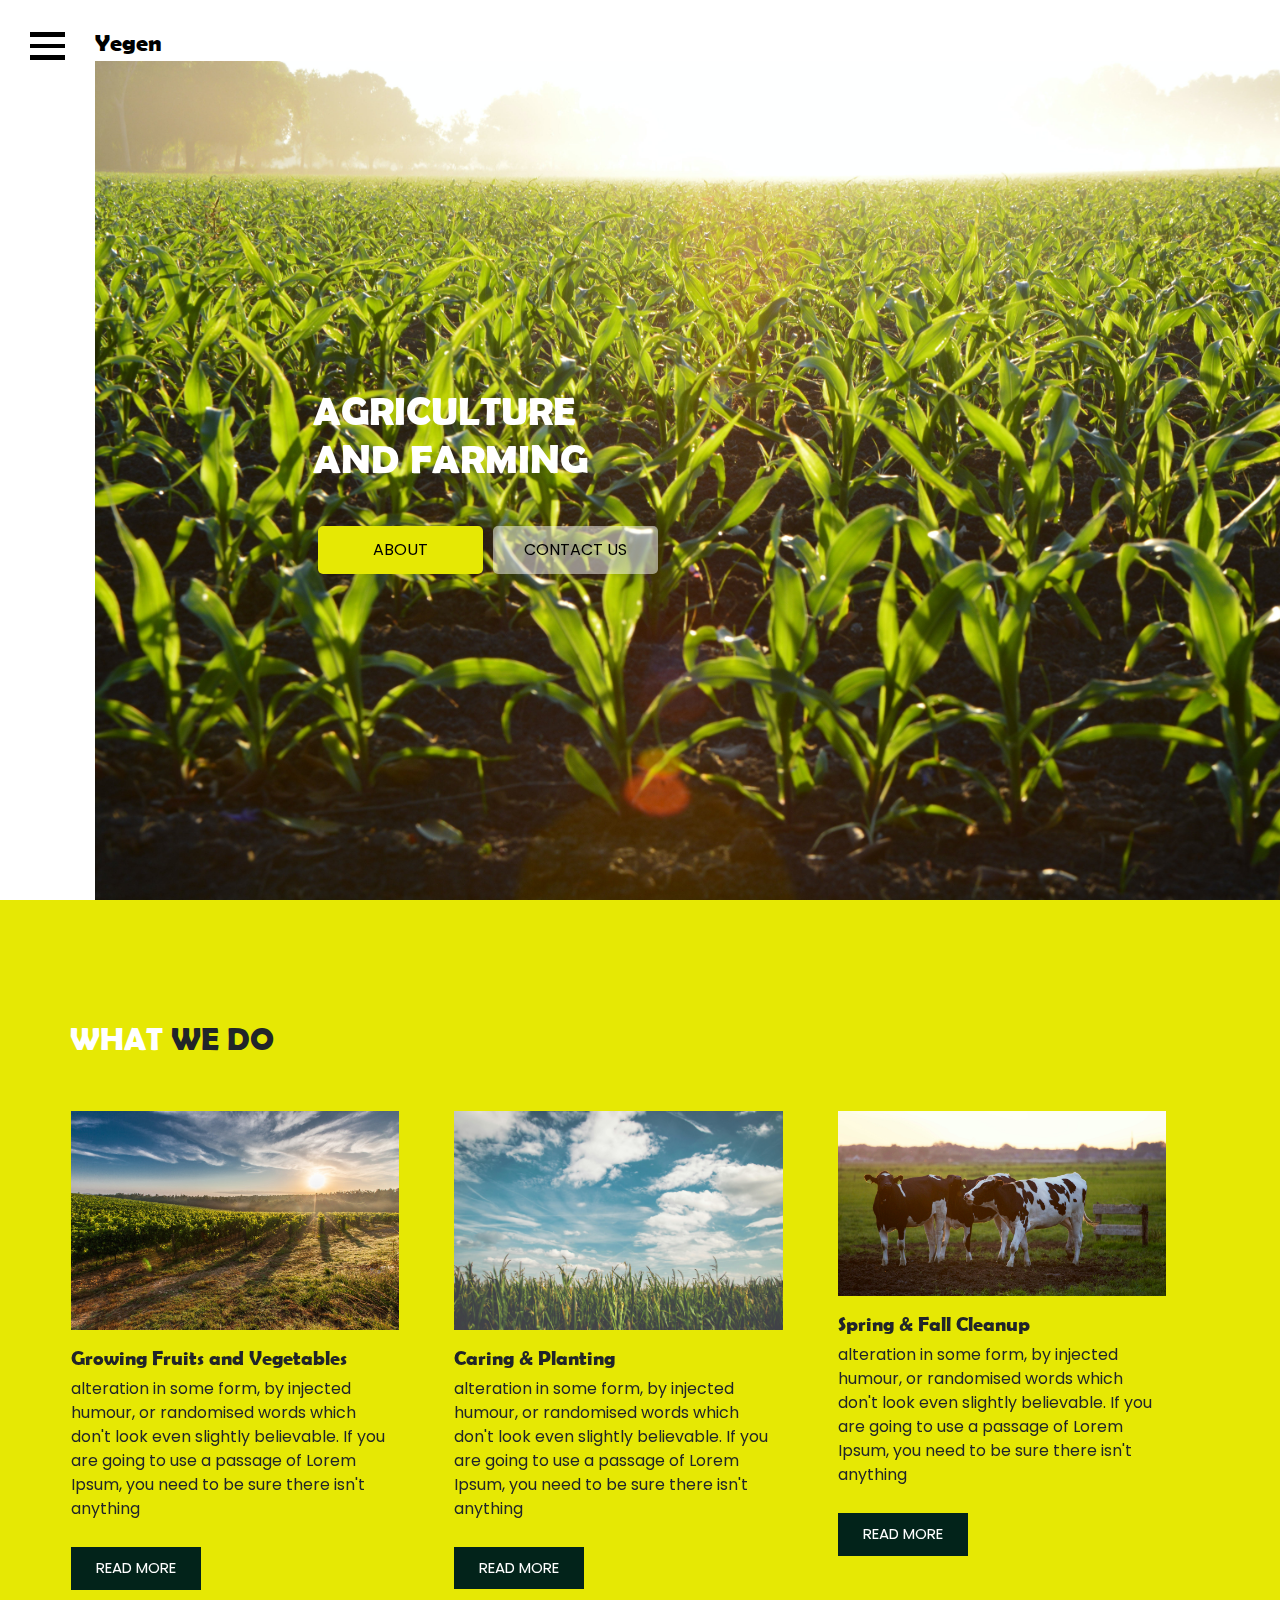
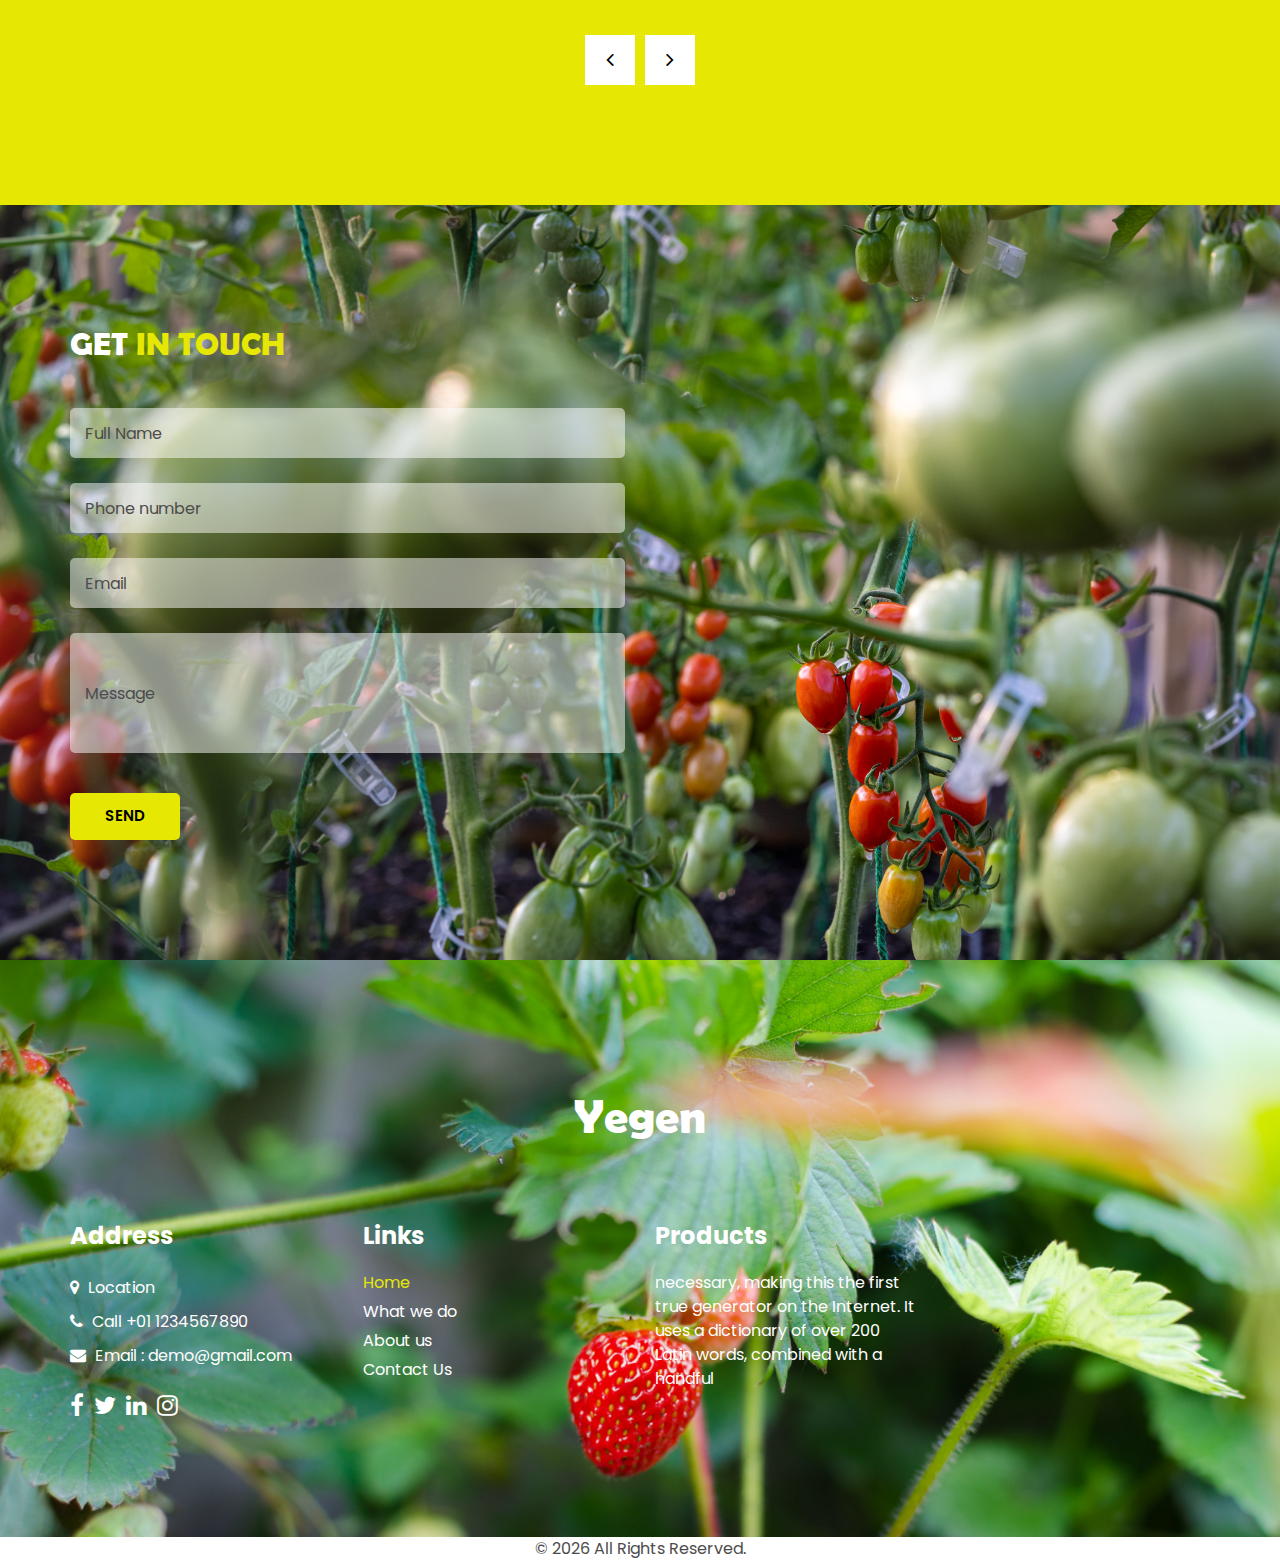
==== commit 154633a9: "design changes" ====
--- a/index.html
+++ b/index.html
@@ -119,7 +119,7 @@
                 </div>
               </div>
             </div>
-            <div class="carousel-item">
+            <!-- <div class="carousel-item">
               <div class="row">
                 <div class="col-lg-10 ml-auto">
                   <div class="detail-box">
@@ -127,19 +127,19 @@
                       Organic products <br />
                       From the farm
                     </h1>
-                    <!-- <div class="btn-box">
+                    <div class="btn-box">
                       <a href="" class="btn-1">
                         About
                       </a>
                       <a href="" class="btn-2">
                         Contact us
                       </a>
-                    </div> -->
+                    </div>
                   </div>
                 </div>
               </div>
-            </div>
-            <div class="carousel-item">
+            </div> -->
+            <!-- <div class="carousel-item">
               <div class="row">
                 <div class="col-lg-10 ml-auto">
                   <div class="detail-box">
@@ -158,9 +158,9 @@
                   </div>
                 </div>
               </div>
-            </div>
-          </div>
-          <div class="carousel_btn-box">
+            </div> -->
+          </div>
+          <!-- <div class="carousel_btn-box">
             <a class="carousel-control-prev" href="#customCarousel1" role="button" data-slide="prev">
               <i class="fa fa-angle-left" aria-hidden="true"></i>
               <span class="sr-only">Previous</span>
@@ -169,7 +169,7 @@
               <i class="fa fa-angle-right" aria-hidden="true"></i>
               <span class="sr-only">Next</span>
             </a>
-          </div>
+          </div> -->
         </div>
       </div>
     </section>
@@ -188,7 +188,7 @@
           <div class="item">
             <div class="box">
               <div class="img-box">
-                <img src="images/wedo-img1.jpg" alt="" />
+                <img src="images/pexels-pixabay-51947.jpg" alt="" />
               </div>
               <div class="detail-box">
                 <h5>
@@ -206,7 +206,7 @@
           <div class="item">
             <div class="box ">
               <div class="img-box">
-                <img src="images/wedo-img2.jpg" alt="" />
+                <img src="images/pexels-pixabay-158827.jpg" alt="" />
               </div>
               <div class="detail-box">
                 <h5>
@@ -224,7 +224,7 @@
           <div class="item">
             <div class="box ">
               <div class="img-box">
-                <img src="images/wedo-img3.jpg" alt="" />
+                <img src="images/pexels-matthias-zomer-422218.jpg" alt="" />
               </div>
               <div class="detail-box">
                 <h5>
@@ -771,7 +771,7 @@
             </p>
           </div>
         </div>
-        <div class="col-md-3">
+        <!-- <div class="col-md-3">
           <h4>
             Subscribe
           </h4>
@@ -781,7 +781,7 @@
               Subscribe
             </button>
           </form>
-        </div>
+        </div> -->
       </div>
     </div>
   </section>
--- a/css/style.css
+++ b/css/style.css
@@ -7,7 +7,7 @@
 body {
   font-family: "Poppins", sans-serif;
   overflow-x: hidden;
-  background-color: #02231a;
+  background-color: #ffffff;
 }
 
 h1,
@@ -141,7 +141,7 @@
 }
 
 .header_section {
-  background-color: #02231a;
+  background-color: #ffffff;
   padding: 0 30px;
 }
 
@@ -165,7 +165,7 @@
 }
 
 .navbar-brand span {
-  color: #ffffff;
+  color: #000000;
   font-size: 24px;
 }
 
@@ -209,7 +209,7 @@
 }
 
 .custom_nav-container.navbar-expand-lg .navbar-nav .nav-link {
-  padding: 0px 25px;
+  padding: 0 25px;
   color: #fefeff;
   text-align: center;
   font-family: "Roboto", sans-serif;
@@ -227,7 +227,7 @@
   display: block;
   width: 35px;
   height: 4.5px;
-  background-color: #ffffff;
+  background-color: #000000;
   margin: 7px 0;
   -webkit-transition: all 0.3s;
   transition: all 0.3s;
@@ -438,7 +438,7 @@
   right: 0;
   width: 100%;
   height: 100%;
-  background-image: url(../images/slider-bg.jpg);
+  background-image: url(../images/pexels-alejandro-barrón-96715.jpg);
   background-size: cover;
   /* -webkit-clip-path: polygon(0 10%, 100% 0%, 100% 100%, 0 90%);
           clip-path: polygon(0 10%, 100% 0%, 100% 100%, 0 90%); */
@@ -505,6 +505,8 @@
   -webkit-transition: all 0.3s;
   transition: all 0.3s;
   border: none;
+  background: rgba(255, 255, 255, 0.5);
+  border-radius: 5px;
 }
 
 .slider_section .box .detail-box .btn-box .btn-2:hover {
@@ -690,7 +692,7 @@
   right: 0;
   width: 95%;
   height: 100%;
-  background-image: url(../images/choose-bg.jpg);
+  background-image: url(../images/pexels-brett-jordan-840111.jpg);
   background-size: cover;
   -webkit-clip-path: polygon(0 10%, 100% 0%, 100% 100%, 0 90%);
           clip-path: polygon(0 10%, 100% 0%, 100% 100%, 0 90%);
@@ -964,7 +966,7 @@
   right: 0;
   width: 100%;
   height: 100%;
-  background-image: url(../images/choose-bg.jpg);
+  background-image: url(../images/pexels-skyler-ewing-8911771.jpg);
   background-size: cover;
   /* -webkit-clip-path: polygon(0 10%, 100% 0%, 100% 100%, 0 90%);
           clip-path: polygon(0 10%, 100% 0%, 100% 100%, 0 90%); */
@@ -993,6 +995,8 @@
   background-color: #ffffff;
   outline: none;
   color: #000000;
+  background: rgba(255, 255, 255, 0.5);
+  border-radius: 5px;
 }
 
 .contact_section input::-webkit-input-placeholder {
@@ -1028,6 +1032,7 @@
   font-size: 15px;
   margin-top: 15px;
   font-weight: 600;
+  border-radius: 5px;
 }
 
 .contact_section button:hover {
@@ -1105,7 +1110,7 @@
 
 .client_section .box .detail-box {
   padding: 85px 25px 45px 25px;
-  background-color: #ffffff;
+  /* background-color: #ffffff; */
   -webkit-clip-path: polygon(0 0, 100% 10%, 100% 90%, 0 100%);
           clip-path: polygon(0 0, 100% 10%, 100% 90%, 0 100%);
 }
@@ -1158,7 +1163,7 @@
 }
 
 .client_section .owl-carousel .owl-nav button:hover {
-  background-color: #ffffff;
+  /* background-color: #ffffff; */
   color: #000000;
 }
 
@@ -1183,12 +1188,12 @@
   right: 0;
   width: 100%;
   height: 100%;
-  background-image: url(../images/info-bg.jpg);
+  background-image: url(../images/pexels-lukas-298696.jpg);
   background-size: cover;
   /* -webkit-clip-path: polygon(0 10%, 100% 0%, 100% 100%, 0 90%);
           clip-path: polygon(0 10%, 100% 0%, 100% 100%, 0 90%); */
   z-index: -1;
-  opacity: 0.2;
+  /* opacity: 0.2; */
 }
 
 .info_section .info_logo {
@@ -1198,7 +1203,7 @@
   -webkit-box-pack: center;
       -ms-flex-pack: center;
           justify-content: center;
-  margin-bottom: 45px;
+  margin-bottom: 70px;
 }
 
 .info_section .info_logo a {
@@ -1348,15 +1353,15 @@
 /* end info section */
 /* footer section*/
 .footer_section {
-  background-color: #02231a;
+  /* background-color: #02231a; */
   text-align: center;
   color: #ffffff;
 }
 
 .footer_section p {
   margin: 0;
-  padding-bottom: 25px;
-  color: #ffffff;
+  padding-bottom: -20px;
+  color: #4c4c4c;
 }
 
 .footer_section p a {
